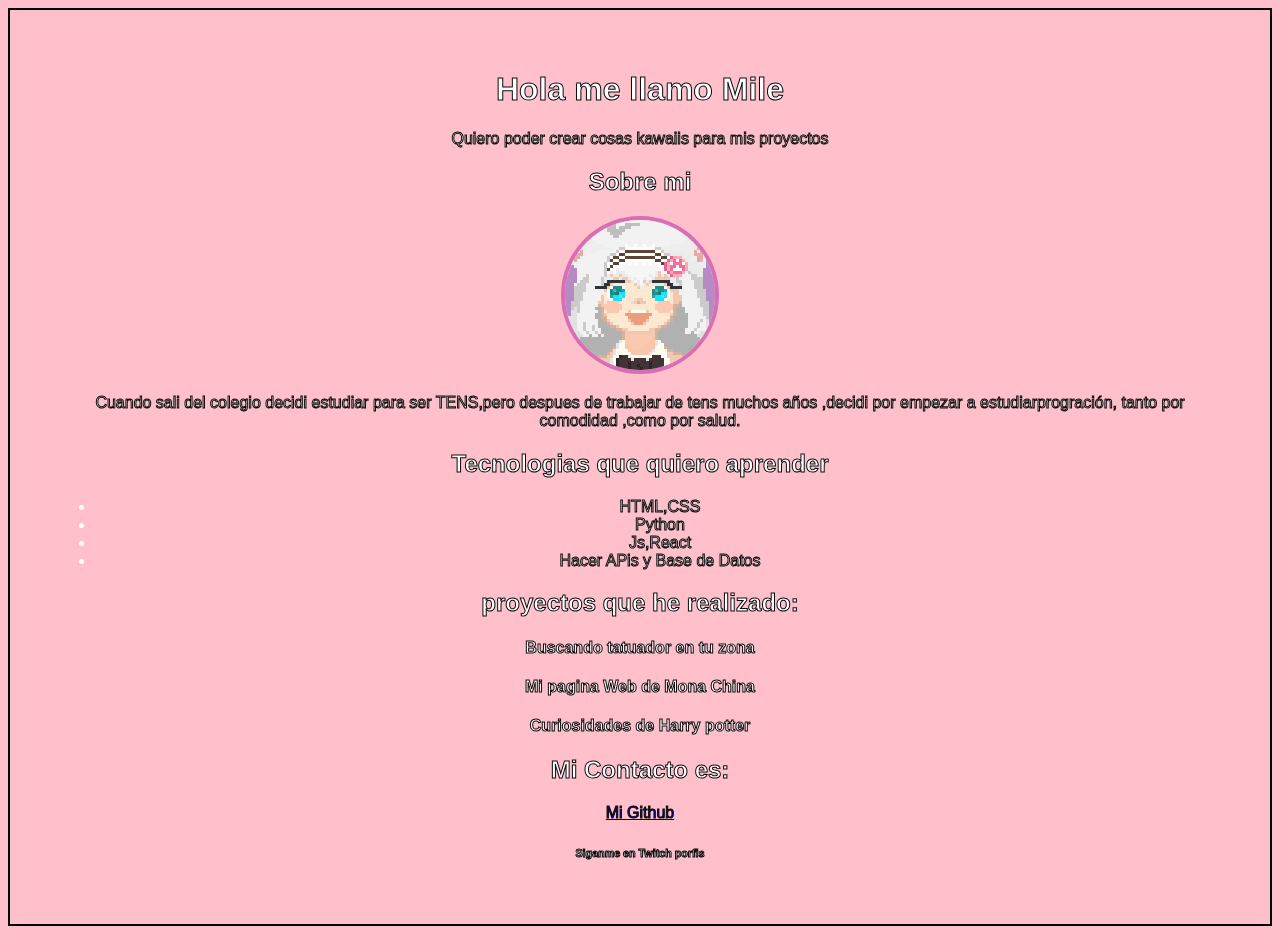
==== index.html @ 2ababa96 "cambios" ====
<!DOCTYPE html>
<html lang="en">

<head>
    <meta charset="UTF-8">
    <meta name="viewport" content="width=device-width, initial-scale=1.0">
    <link rel="stylesheet" href="style.css">
    <title>Sobre Mi</title>
</head>

<body class="margen-general">
    <div>
        <h1>Hola me llamo Mile</h1>
        <p>Quiero poder crear cosas kawaiis para mis proyectos</p>
        <h2>Sobre mi</h2>
        <div><img class="logo" src="./imagen/mile.png" alt="Logo Mile" width="150"></div>
        <p>Cuando sali del colegio decidi estudiar para ser TENS,pero despues de trabajar de tens muchos años ,decidi
            por empezar a estudiarprogración, tanto por comodidad ,como por salud.</p>
        <h2>Tecnologias que quiero aprender</h2>
        <ul>
            <li>HTML,CSS</li>
            <li>Python</li>
            <li>Js,React</li>
            <li>Hacer APis y Base de Datos</li>
        </ul>
        <h2>proyectos que he realizado: </h2>
        <div>
            <div>
                <h4>Buscando tatuador en tu zona</h4>
                <h4>Mi pagina Web de Mona China</h4>
                <h4>Curiosidades de Harry potter</h4>
            </div>
        </div>
        <h2>Mi Contacto es:</h2>
        <a href="https://github.com/milena-chan?tab=overview&from=2026-08-01&to=2026-08-19">Mi Github</a>
        <footer>
            <h6>Siganme en Twitch porfis</h6>
        </footer>
    </div>
</body>

</html>
---- style.css ----
.margen-general {
padding-top: 40px;
padding-bottom: 40px;
padding-left: 45px;
padding-right: 45px;
background-color: pink;
}

.logo {
    width: 150px;
    height: 150px;
    border-radius: 50%;
    border: 4px solid rgb(216, 110, 179);
}

body {
    color: rgb(255, 255, 255);
    border: 2px solid black;
    -webkit-text-stroke: 1px rgb(13, 13, 13);
    font-family: Arial, sans-serif;
    text-align: center;
}
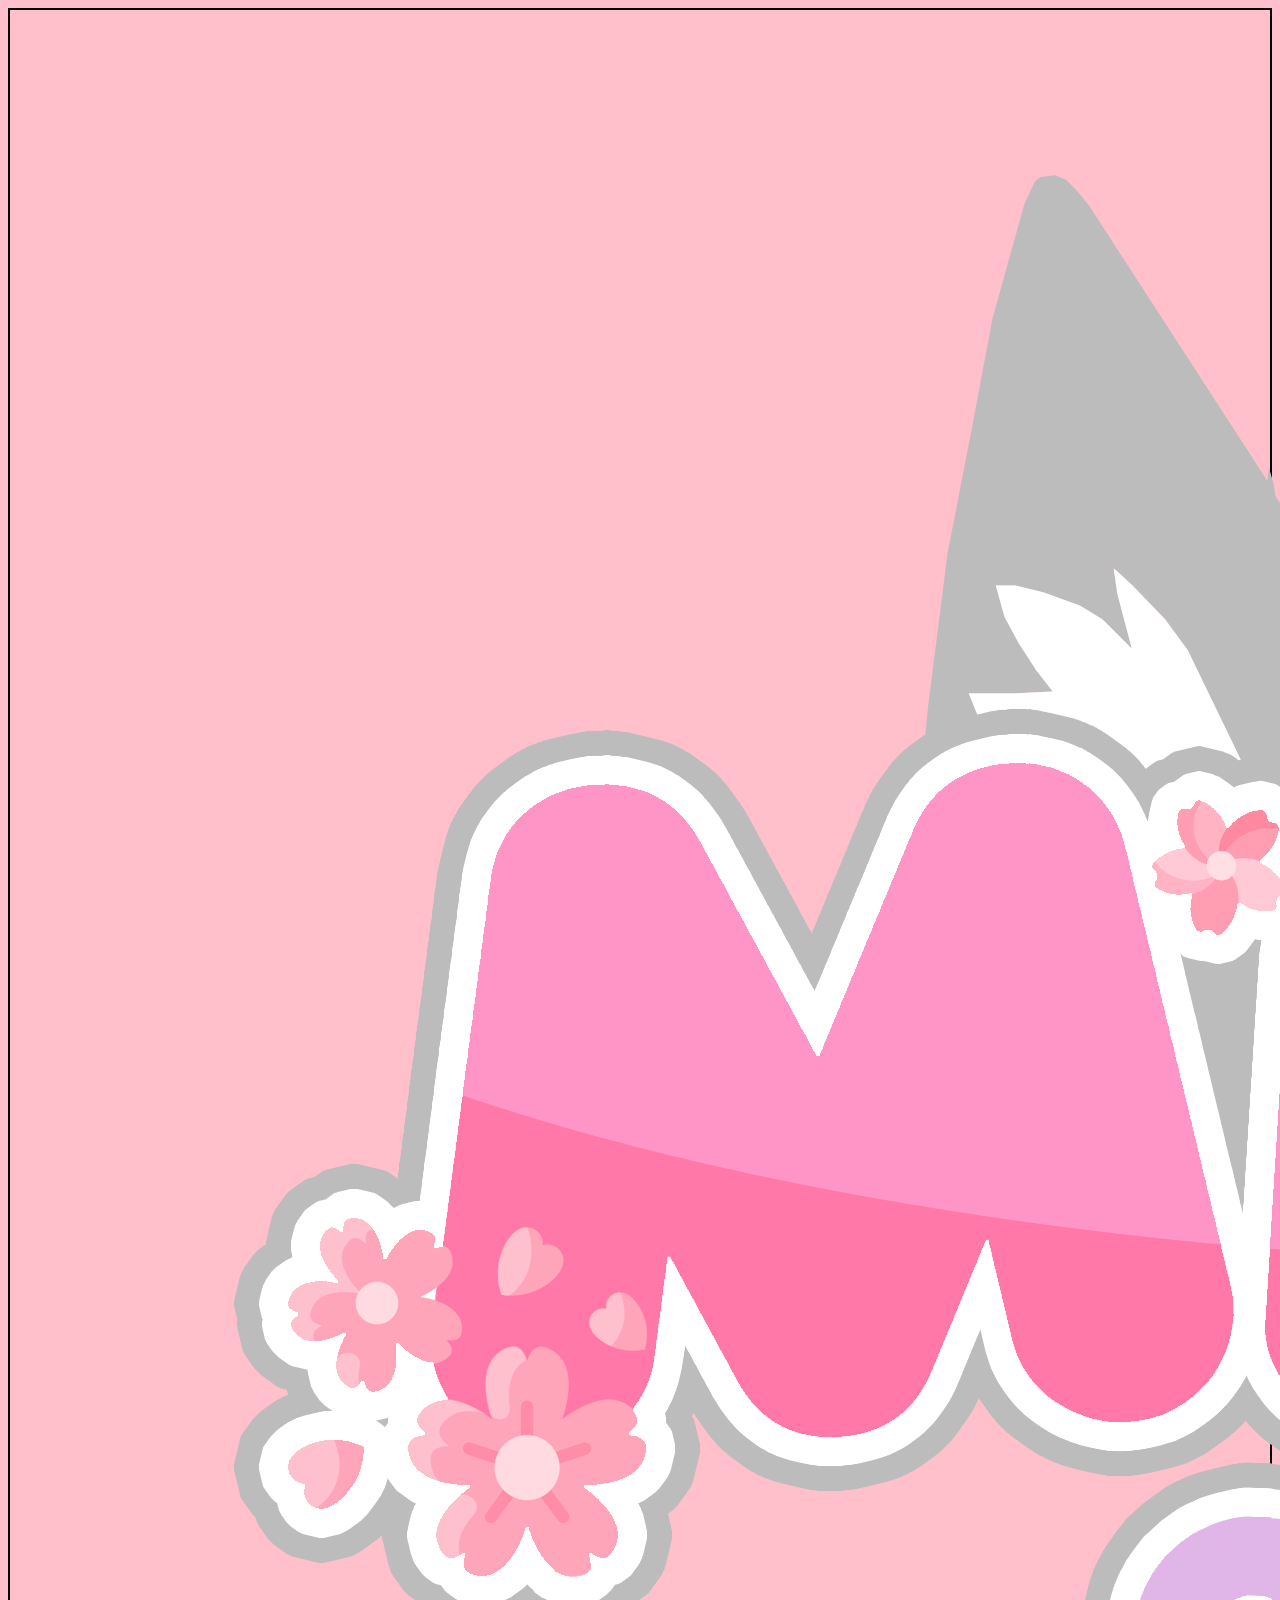
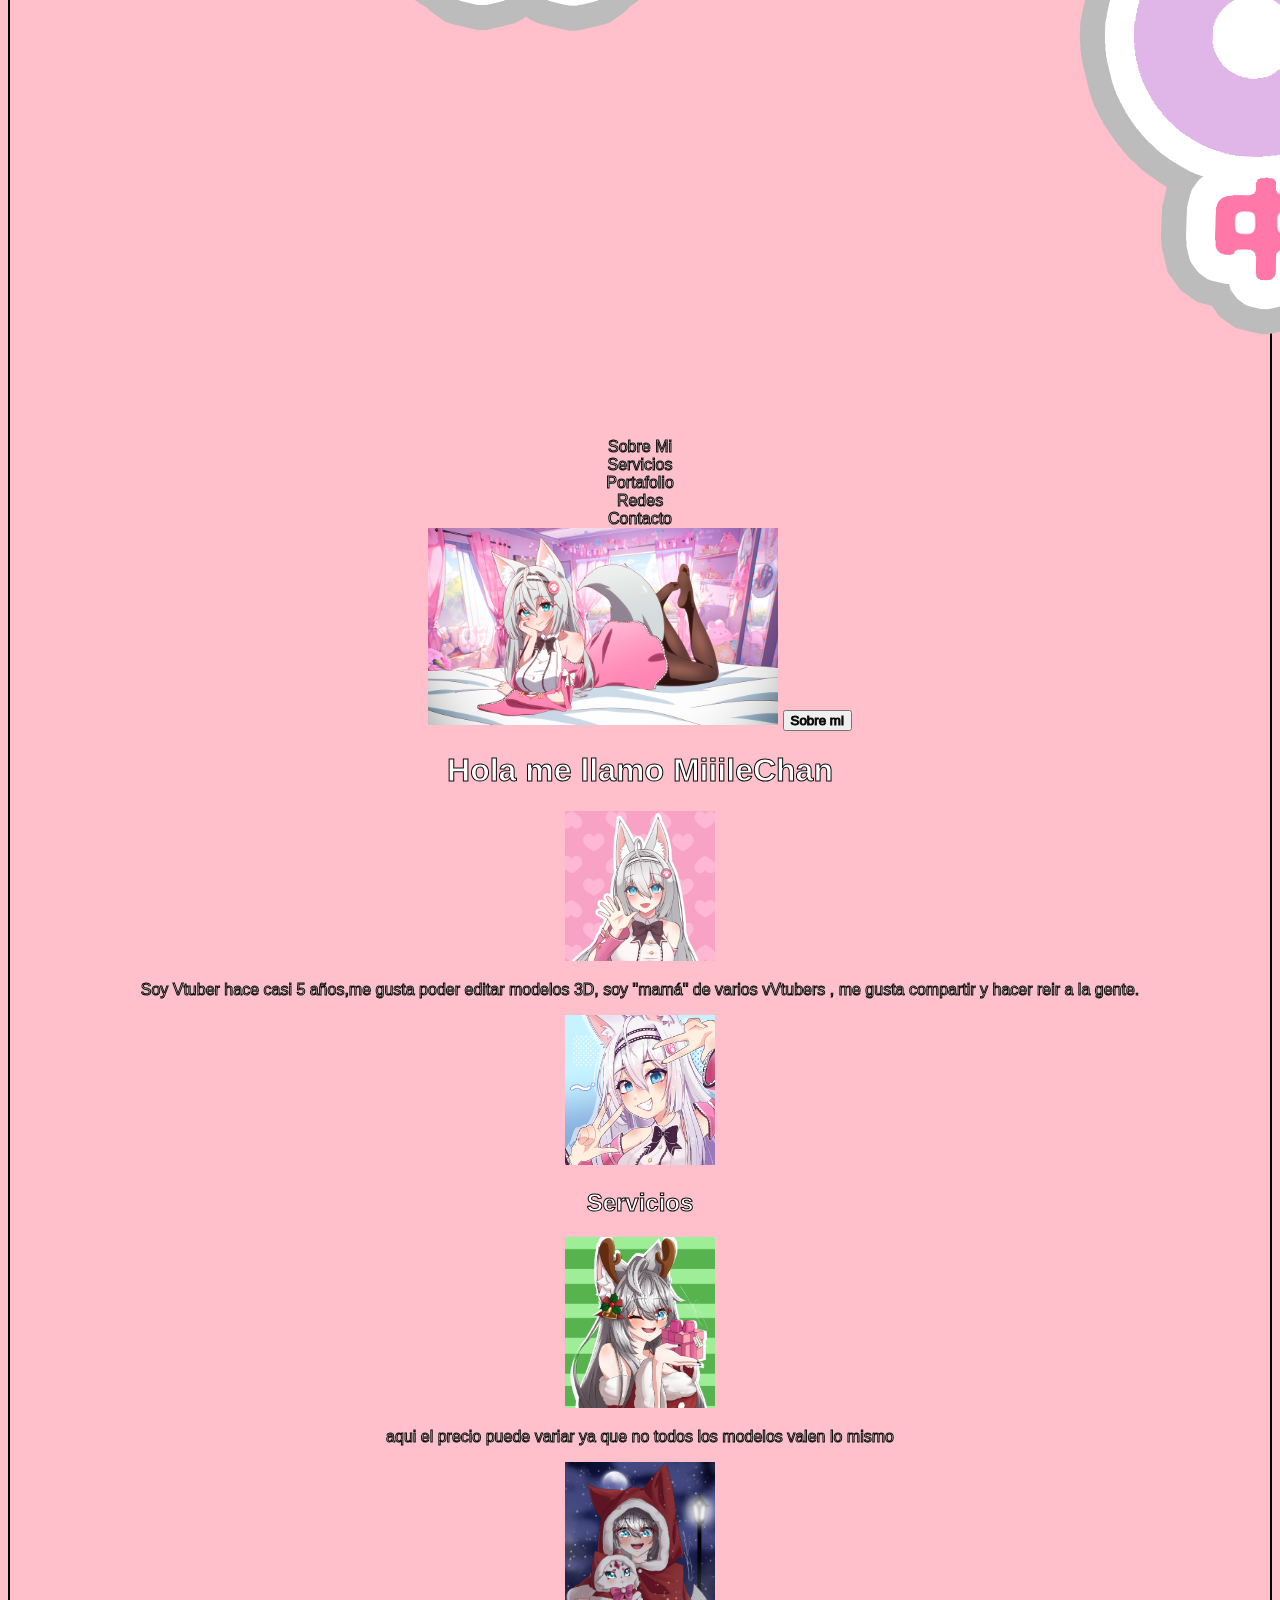
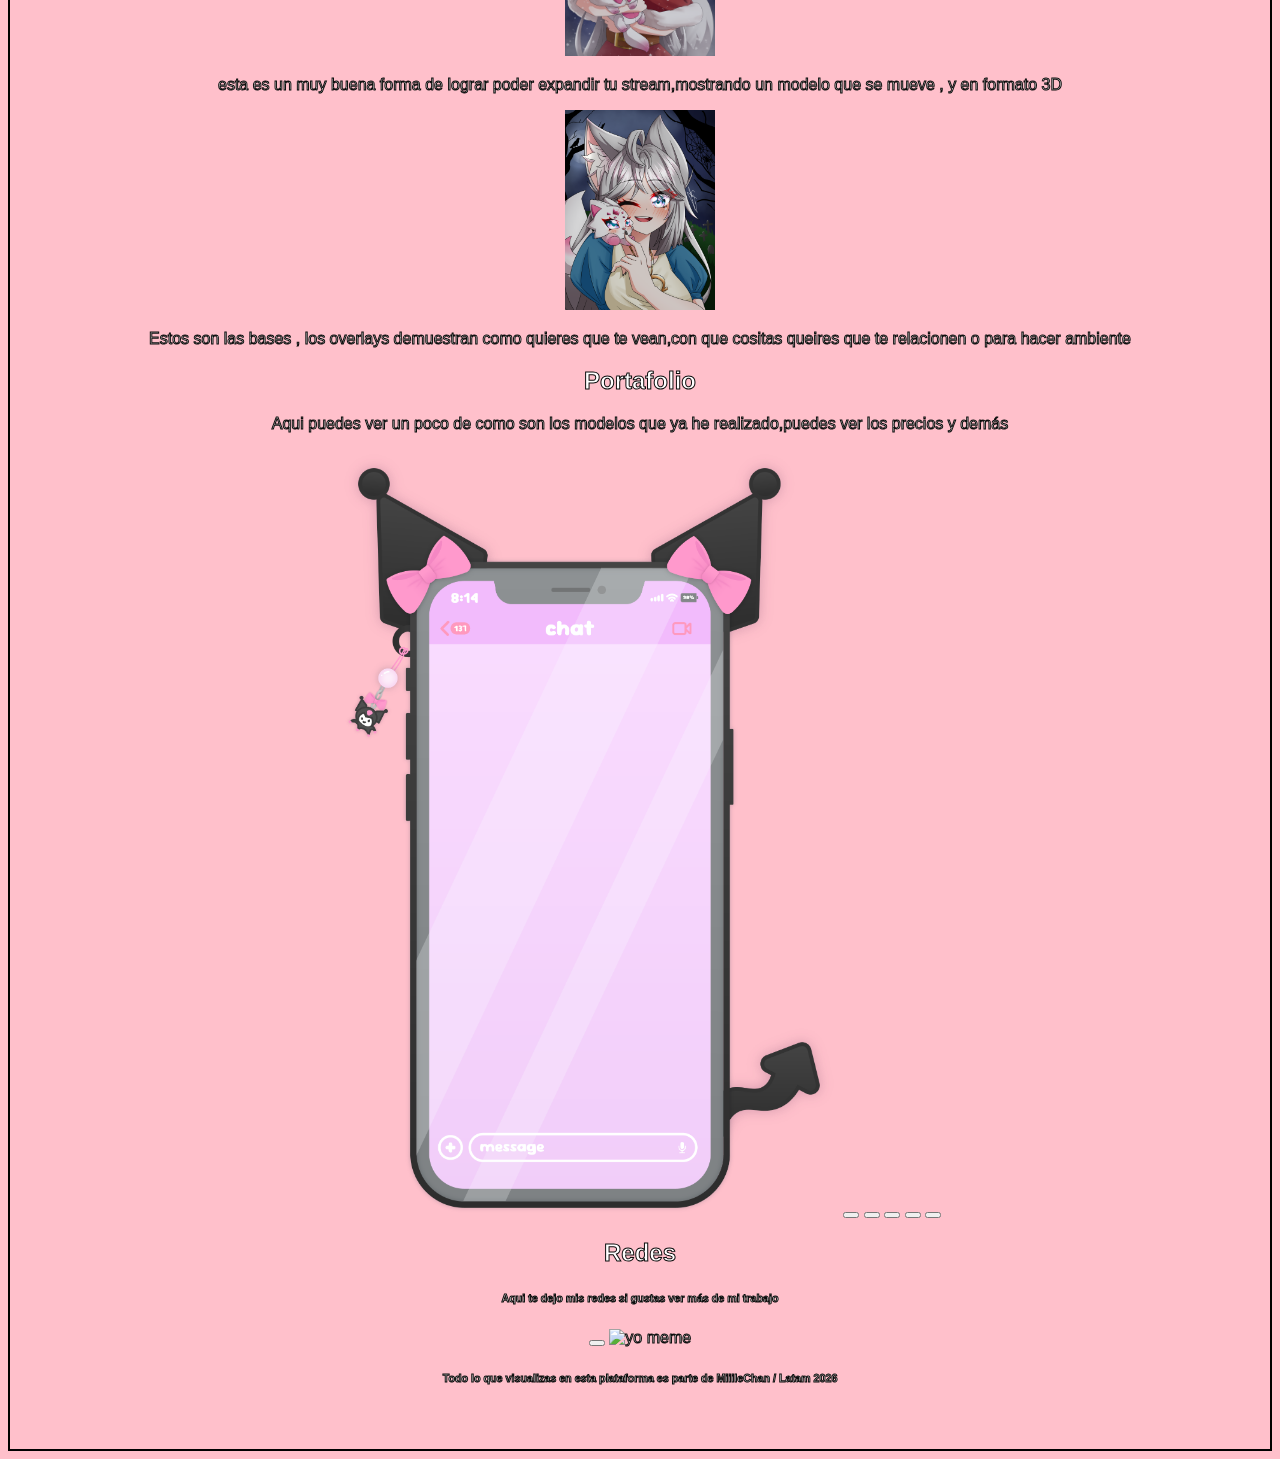
==== commit aa0d813a: "style : en estos momentos ya logré avanzar gran parte de el esqueleto de la pagina , le sume imagene" ====
--- a/index.html
+++ b/index.html
@@ -10,31 +10,68 @@
 
 <body class="margen-general">
     <div>
-        <h1>Hola me llamo Mile</h1>
-        <p>Quiero poder crear cosas kawaiis para mis proyectos</p>
-        <h2>Sobre mi</h2>
-        <div><img class="logo" src="./imagen/mile.png" alt="Logo Mile" width="150"></div>
-        <p>Cuando sali del colegio decidi estudiar para ser TENS,pero despues de trabajar de tens muchos años ,decidi
-            por empezar a estudiarprogración, tanto por comodidad ,como por salud.</p>
-        <h2>Tecnologias que quiero aprender</h2>
-        <ul>
-            <li>HTML,CSS</li>
-            <li>Python</li>
-            <li>Js,React</li>
-            <li>Hacer APis y Base de Datos</li>
-        </ul>
-        <h2>proyectos que he realizado: </h2>
         <div>
+            <div> <img src="./imagen/PNG.png" alt="logo"></div>
+            <div> Sobre Mi</div>
+            <div>Servicios</div>
+            <div> Portafolio</div>
+            <div> Redes</div>
+            <div>Contacto</div>
+        </div>
+        <img src="./imagen/mile.mimida.png" alt="mile acostada" width="350">
+
+        <button> Sobre mi </button>
+        <div>
+            <h1>Hola me llamo MiiileChan</h1>
+            <img src="././imagen/mile.saludando.jpg" alt="otra mile" width="150">
+            <p>Soy Vtuber hace casi 5 años,me gusta poder editar modelos 3D, soy "mamá" de varios vVtubers , me gusta
+                compartir y hacer reir a la gente.</p>
+            <img src="././imagen/mile.pf.png" alt="mile saludadndo" width="150">
+        </div>
+        <div>
+            <H2>Servicios</H2>
+
             <div>
-                <h4>Buscando tatuador en tu zona</h4>
-                <h4>Mi pagina Web de Mona China</h4>
-                <h4>Curiosidades de Harry potter</h4>
+                <div>
+                    <img src="././imagen/Miiile 10.png" alt="Avatares para Vrchat" width="150">
+                    <p>aqui el precio puede variar ya que no todos los modelos valen lo mismo</p>
+                </div>
+                <div>
+                    <img src="././imagen/Miiile 11.png" alt="Vrm para streams" width="150">
+                    <p>esta es un muy buena forma de lograr poder expandir tu stream,mostrando un modelo que se mueve ,
+                        y en formato 3D</p>
+                </div>
+                <div>
+                    <img src="././imagen/Miiile 12.png" alt="Overlays" width="150">
+                    <p>Estos son las bases , los overlays demuestran como quieres que te vean,con que cositas queires
+                        que te relacionen o para hacer ambiente</p>
+                </div>
+            </div>
+            <div>
+                <div>
+                    <h2>Portafolio</h2>
+                    <p>Aqui puedes ver un poco de como son los modelos que ya he realizado,puedes ver los precios y demás</p>
+                </div>
+            </div>
+            <div>
+                <div>
+                    <img src="./imagen/kuromi.png" alt="celular" width="500">
+                    <button></button>
+                    <button></button>
+                    <button></button>
+                    <button></button>
+                    <button></button>
+                </div>
+                <h2> Redes </h2>
+                 <h6>Aqui te dejo mis redes si gustas ver más de mi trabajo</h6>
             </div>
         </div>
-        <h2>Mi Contacto es:</h2>
-        <a href="https://github.com/milena-chan?tab=overview&from=2026-08-01&to=2026-08-19">Mi Github</a>
         <footer>
-            <h6>Siganme en Twitch porfis</h6>
+            <div>
+                <button></button>
+                <img src="" alt="yo meme">
+            </div>
+            <h6>Todo lo que visualizas en esta plataforma es parte de MiiileChan / Latam 2026 </h6>
         </footer>
     </div>
 </body>
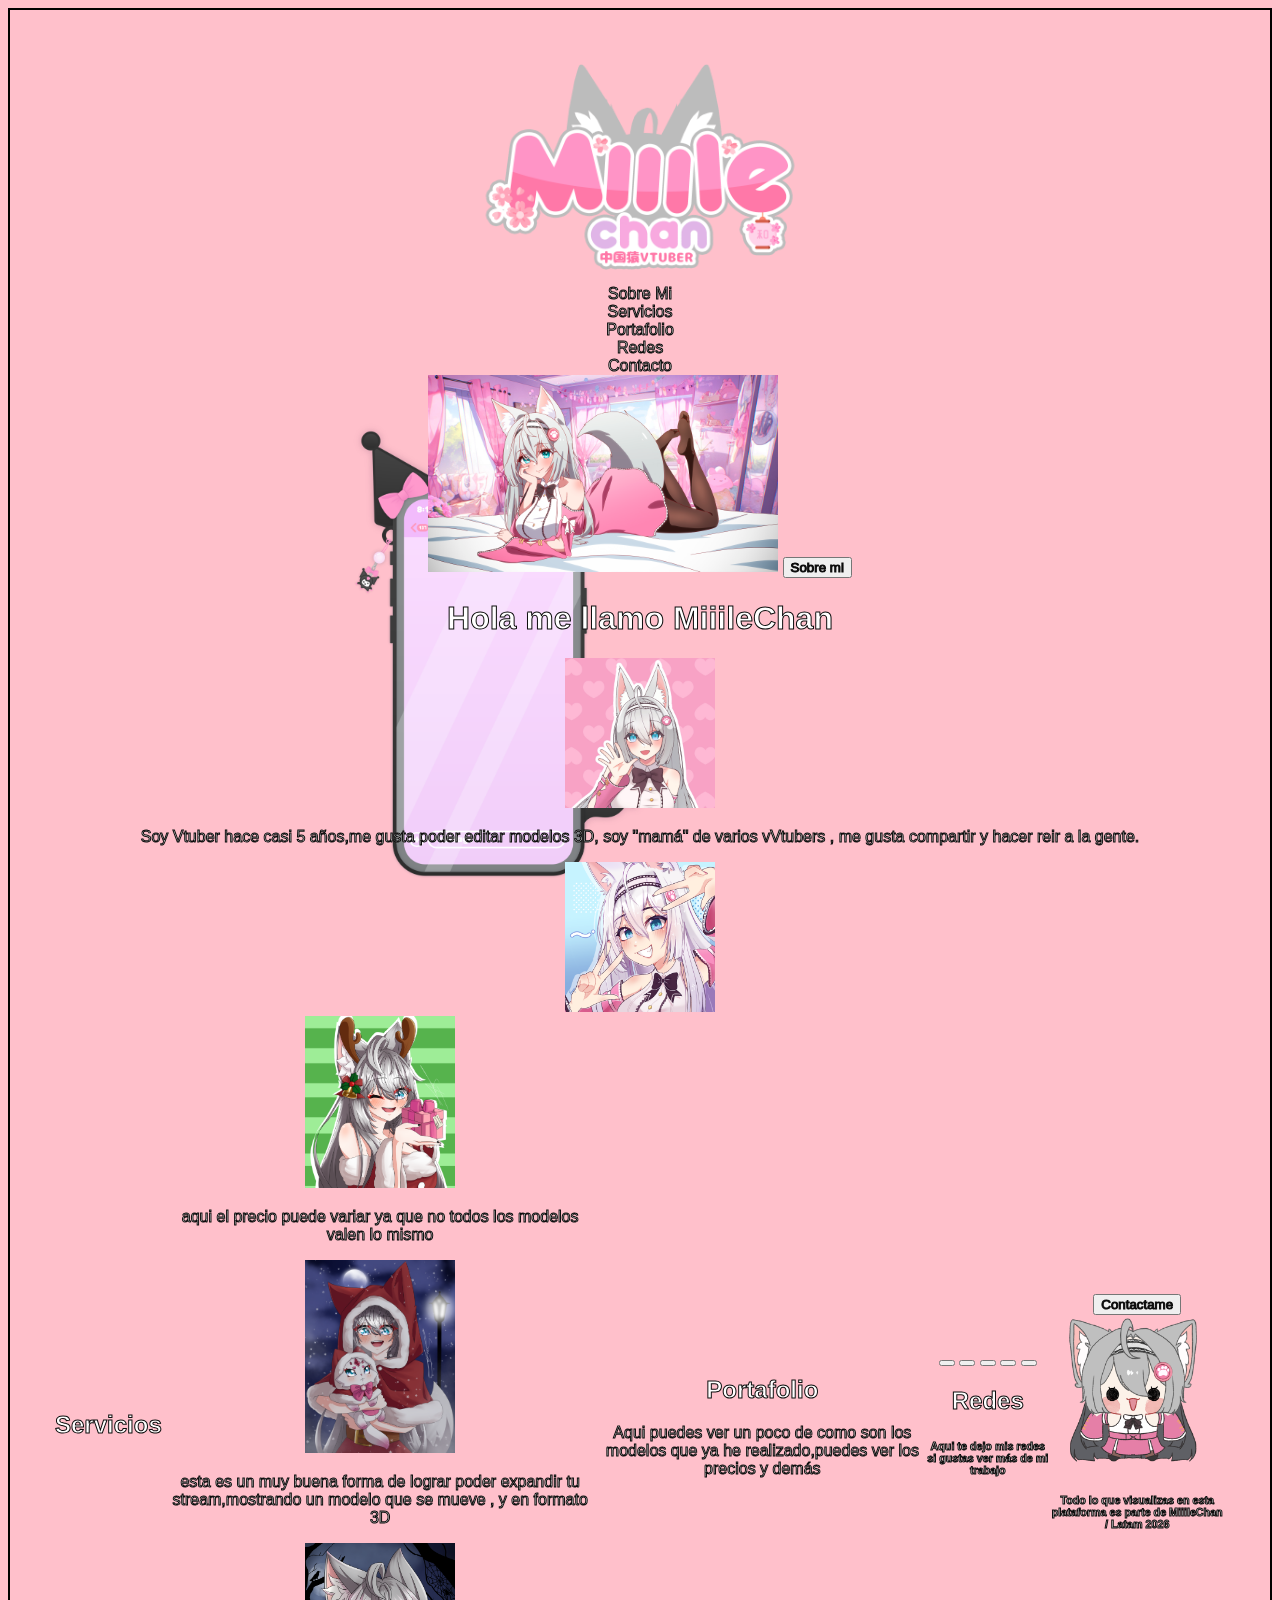
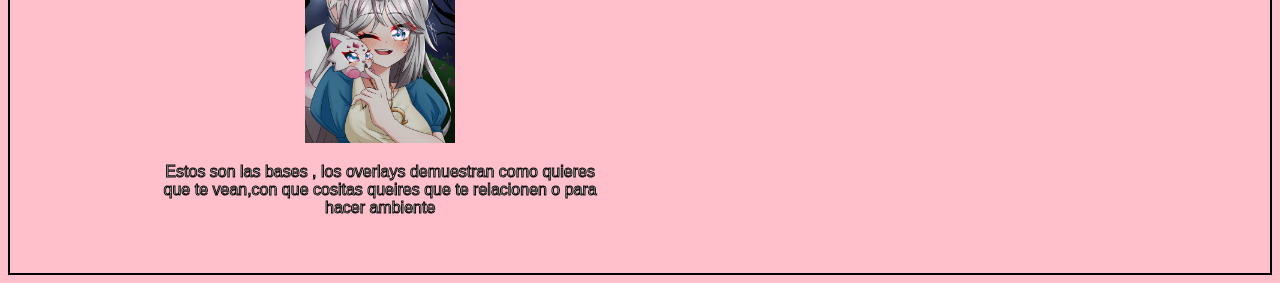
==== commit 1a28e310: "style: acomodo lo mas que puedo para que la estructura que quiero quede bien y acorde a lo ya realiz" ====
--- a/index.html
+++ b/index.html
@@ -10,8 +10,8 @@
 
 <body class="margen-general">
     <div>
-        <div>
-            <div> <img src="./imagen/PNG.png" alt="logo"></div>
+        <div class="Navbar">
+            <div> <img src="./imagen/PNG.png" alt="logo" width="350"></div>
             <div> Sobre Mi</div>
             <div>Servicios</div>
             <div> Portafolio</div>
@@ -19,19 +19,17 @@
             <div>Contacto</div>
         </div>
         <img src="./imagen/mile.mimida.png" alt="mile acostada" width="350">
-
         <button> Sobre mi </button>
-        <div>
+        <div class="container-sobre-mi">
             <h1>Hola me llamo MiiileChan</h1>
             <img src="././imagen/mile.saludando.jpg" alt="otra mile" width="150">
             <p>Soy Vtuber hace casi 5 años,me gusta poder editar modelos 3D, soy "mamá" de varios vVtubers , me gusta
                 compartir y hacer reir a la gente.</p>
             <img src="././imagen/mile.pf.png" alt="mile saludadndo" width="150">
         </div>
-        <div>
+        <div class="container-servicios">
             <H2>Servicios</H2>
-
-            <div>
+            <div class="lista-servicios">
                 <div>
                     <img src="././imagen/Miiile 10.png" alt="Avatares para Vrchat" width="150">
                     <p>aqui el precio puede variar ya que no todos los modelos valen lo mismo</p>
@@ -47,33 +45,33 @@
                         que te relacionen o para hacer ambiente</p>
                 </div>
             </div>
-            <div>
-                <div>
+            <div class="container-portafolio">
+                <div class="info-portafolio">
                     <h2>Portafolio</h2>
-                    <p>Aqui puedes ver un poco de como son los modelos que ya he realizado,puedes ver los precios y demás</p>
+                    <p>Aqui puedes ver un poco de como son los modelos que ya he realizado,puedes ver los precios y
+                        demás</p>
                 </div>
             </div>
-            <div>
-                <div>
-                    <img src="./imagen/kuromi.png" alt="celular" width="500">
+            <div class="container-redes">
+                <div class="info-redes">
+                    <img class="celu" src="./imagen/kuromi.png" alt="celular" width="300">
                     <button></button>
                     <button></button>
                     <button></button>
                     <button></button>
                     <button></button>
                 </div>
-                <h2> Redes </h2>
-                 <h6>Aqui te dejo mis redes si gustas ver más de mi trabajo</h6>
+                <div class="titulo-redes">
+                    <h2> Redes </h2>
+                    <h6>Aqui te dejo mis redes si gustas ver más de mi trabajo</h6>
+                </div>
             </div>
+            <footer>
+                <div>
+                    <button> Contactame</button>
+                    <img src="././imagen/mile.meme.png" alt="yo meme" width="150">
+                </div>
+                <h6>Todo lo que visualizas en esta plataforma es parte de MiiileChan / Latam 2026 </h6>
+            </footer>
         </div>
-        <footer>
-            <div>
-                <button></button>
-                <img src="" alt="yo meme">
-            </div>
-            <h6>Todo lo que visualizas en esta plataforma es parte de MiiileChan / Latam 2026 </h6>
-        </footer>
-    </div>
 </body>
-
-</html>
--- a/style.css
+++ b/style.css
@@ -19,4 +19,21 @@
     -webkit-text-stroke: 1px rgb(13, 13, 13);
     font-family: Arial, sans-serif;
     text-align: center;
+}
+
+.celu{
+    z-index: -1;
+    position:absolute;
+    left: 350px;
+    bottom: 20px;
+
+
+}
+
+.container-servicios{
+    display: flex;
+    align-items: center;
+    flex-wrap: nowrap;
+    justify-content: space-around;
+    
 }
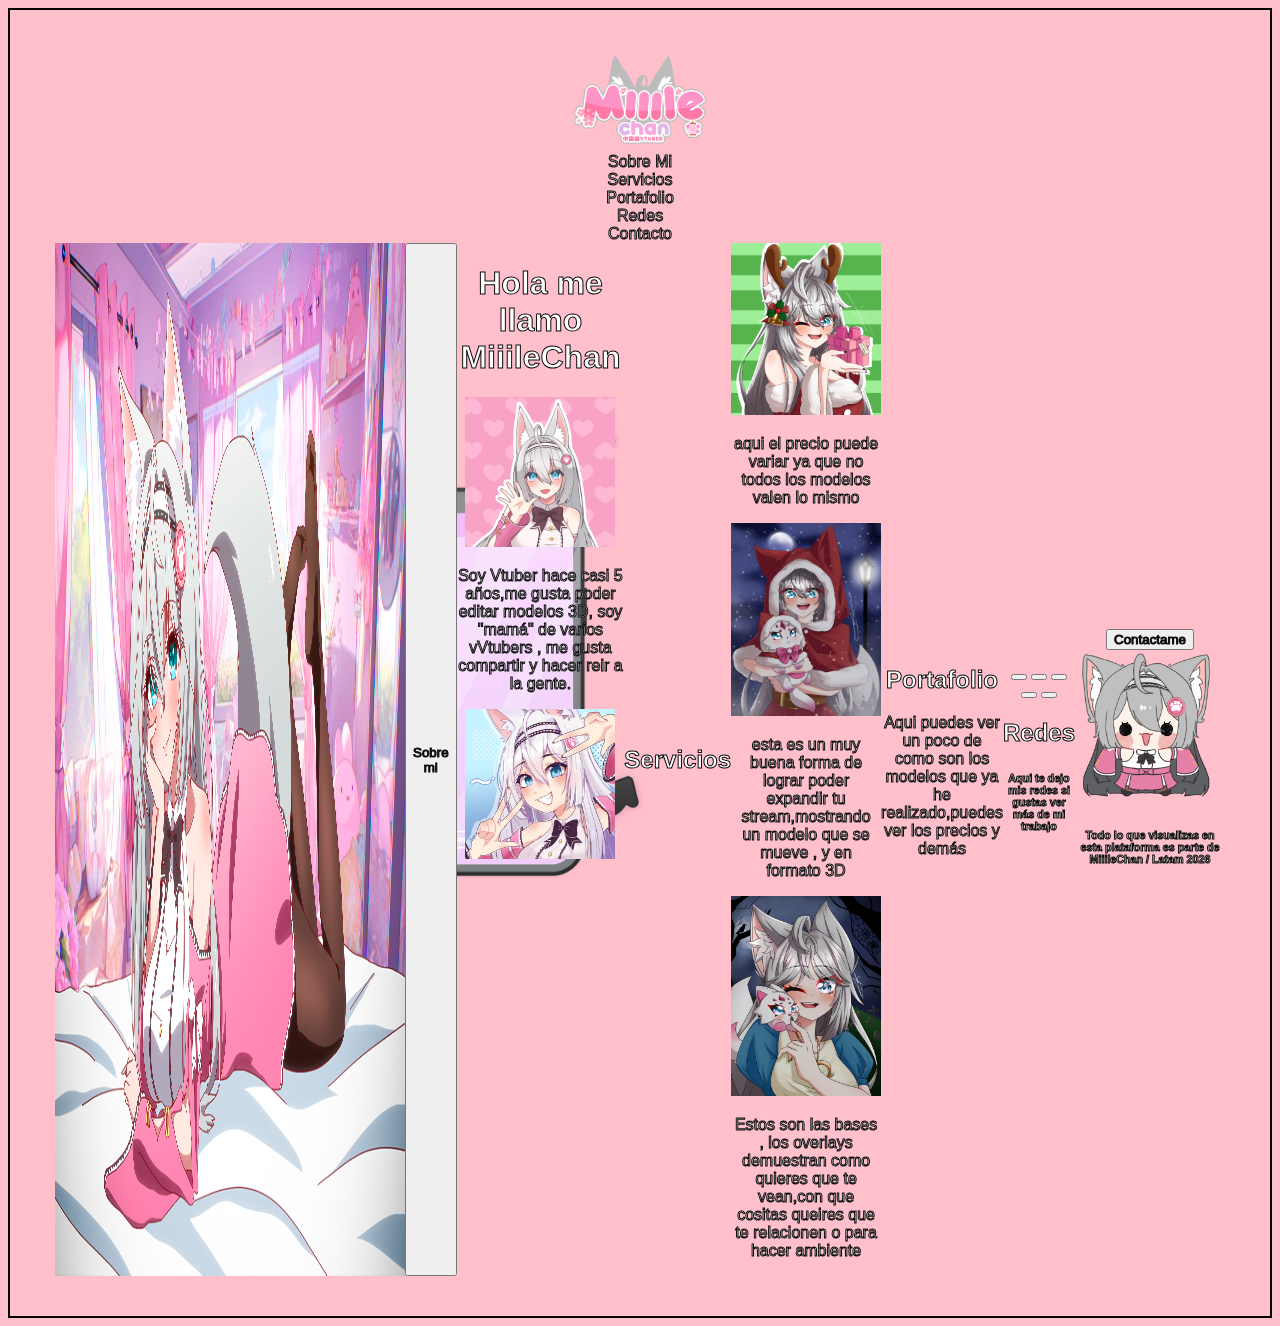
==== commit eb5393c0: "style: se avanzan cambios" ====
--- a/index.html
+++ b/index.html
@@ -11,67 +11,71 @@
 <body class="margen-general">
     <div>
         <div class="Navbar">
-            <div> <img src="./imagen/PNG.png" alt="logo" width="350"></div>
+            <div> <img src="./imagen/PNG.png" alt="logo" width="150"></div>
             <div> Sobre Mi</div>
             <div>Servicios</div>
             <div> Portafolio</div>
             <div> Redes</div>
             <div>Contacto</div>
         </div>
-        <img src="./imagen/mile.mimida.png" alt="mile acostada" width="350">
-        <button> Sobre mi </button>
-        <div class="container-sobre-mi">
-            <h1>Hola me llamo MiiileChan</h1>
-            <img src="././imagen/mile.saludando.jpg" alt="otra mile" width="150">
-            <p>Soy Vtuber hace casi 5 años,me gusta poder editar modelos 3D, soy "mamá" de varios vVtubers , me gusta
-                compartir y hacer reir a la gente.</p>
-            <img src="././imagen/mile.pf.png" alt="mile saludadndo" width="150">
-        </div>
-        <div class="container-servicios">
-            <H2>Servicios</H2>
-            <div class="lista-servicios">
-                <div>
-                    <img src="././imagen/Miiile 10.png" alt="Avatares para Vrchat" width="150">
-                    <p>aqui el precio puede variar ya que no todos los modelos valen lo mismo</p>
+        <div class="intro">
+            <img src="./imagen/mile.mimida.png" alt="mile acostada" width="350">
+            <button> Sobre mi </button>
+            <div class="container-sobre-mi">
+                <h1>Hola me llamo MiiileChan</h1>
+                <img src="././imagen/mile.saludando.jpg" alt="otra mile" width="150">
+                <p>Soy Vtuber hace casi 5 años,me gusta poder editar modelos 3D, soy "mamá" de varios vVtubers , me
+                    gusta
+                    compartir y hacer reir a la gente.</p>
+                <img src="././imagen/mile.pf.png" alt="mile saludadndo" width="150">
+            </div>
+            <div class="container-servicios">
+                <H2>Servicios</H2>
+                <div class="lista-servicios">
+                    <div>
+                        <img src="././imagen/Miiile 10.png" alt="Avatares para Vrchat" width="150">
+                        <p>aqui el precio puede variar ya que no todos los modelos valen lo mismo</p>
+                    </div>
+                    <div>
+                        <img src="././imagen/Miiile 11.png" alt="Vrm para streams" width="150">
+                        <p>esta es un muy buena forma de lograr poder expandir tu stream,mostrando un modelo que se
+                            mueve ,
+                            y en formato 3D</p>
+                    </div>
+                    <div>
+                        <img src="././imagen/Miiile 12.png" alt="Overlays" width="150">
+                        <p>Estos son las bases , los overlays demuestran como quieres que te vean,con que cositas
+                            queires
+                            que te relacionen o para hacer ambiente</p>
+                    </div>
                 </div>
-                <div>
-                    <img src="././imagen/Miiile 11.png" alt="Vrm para streams" width="150">
-                    <p>esta es un muy buena forma de lograr poder expandir tu stream,mostrando un modelo que se mueve ,
-                        y en formato 3D</p>
+                <div class="container-portafolio">
+                    <div class="info-portafolio">
+                        <h2>Portafolio</h2>
+                        <p>Aqui puedes ver un poco de como son los modelos que ya he realizado,puedes ver los precios y
+                            demás</p>
+                    </div>
                 </div>
-                <div>
-                    <img src="././imagen/Miiile 12.png" alt="Overlays" width="150">
-                    <p>Estos son las bases , los overlays demuestran como quieres que te vean,con que cositas queires
-                        que te relacionen o para hacer ambiente</p>
+                <div class="container-redes">
+                    <div class="info-redes">
+                        <img class="celu" src="./imagen/kuromi.png" alt="celular" width="300">
+                        <button></button>
+                        <button></button>
+                        <button></button>
+                        <button></button>
+                        <button></button>
+                    </div>
+                    <div class="titulo-redes">
+                        <h2> Redes </h2>
+                        <h6>Aqui te dejo mis redes si gustas ver más de mi trabajo</h6>
+                    </div>
                 </div>
+                <footer>
+                    <div>
+                        <button> Contactame</button>
+                        <img src="././imagen/mile.meme.png" alt="yo meme" width="150">
+                    </div>
+                    <h6>Todo lo que visualizas en esta plataforma es parte de MiiileChan / Latam 2026 </h6>
+                </footer>
             </div>
-            <div class="container-portafolio">
-                <div class="info-portafolio">
-                    <h2>Portafolio</h2>
-                    <p>Aqui puedes ver un poco de como son los modelos que ya he realizado,puedes ver los precios y
-                        demás</p>
-                </div>
-            </div>
-            <div class="container-redes">
-                <div class="info-redes">
-                    <img class="celu" src="./imagen/kuromi.png" alt="celular" width="300">
-                    <button></button>
-                    <button></button>
-                    <button></button>
-                    <button></button>
-                    <button></button>
-                </div>
-                <div class="titulo-redes">
-                    <h2> Redes </h2>
-                    <h6>Aqui te dejo mis redes si gustas ver más de mi trabajo</h6>
-                </div>
-            </div>
-            <footer>
-                <div>
-                    <button> Contactame</button>
-                    <img src="././imagen/mile.meme.png" alt="yo meme" width="150">
-                </div>
-                <h6>Todo lo que visualizas en esta plataforma es parte de MiiileChan / Latam 2026 </h6>
-            </footer>
-        </div>
-</body>
+</body>
--- a/style.css
+++ b/style.css
@@ -5,7 +5,13 @@
 padding-right: 45px;
 background-color: pink;
 }
-
+body {
+    color: rgb(255, 255, 255);
+    border: 2px solid black;
+    -webkit-text-stroke: 1px rgb(13, 13, 13);
+    font-family: Arial, sans-serif;
+    text-align: center;
+}
 .logo {
     width: 150px;
     height: 150px;
@@ -13,14 +19,11 @@
     border: 4px solid rgb(216, 110, 179);
 }
 
-body {
-    color: rgb(255, 255, 255);
-    border: 2px solid black;
-    -webkit-text-stroke: 1px rgb(13, 13, 13);
-    font-family: Arial, sans-serif;
-    text-align: center;
+
+.intro{
+    display: flex;
+    justify-content: space-around;
 }
-
 .celu{
     z-index: -1;
     position:absolute;
@@ -33,7 +36,7 @@
 .container-servicios{
     display: flex;
     align-items: center;
-    flex-wrap: nowrap;
     justify-content: space-around;
     
-}+}
+
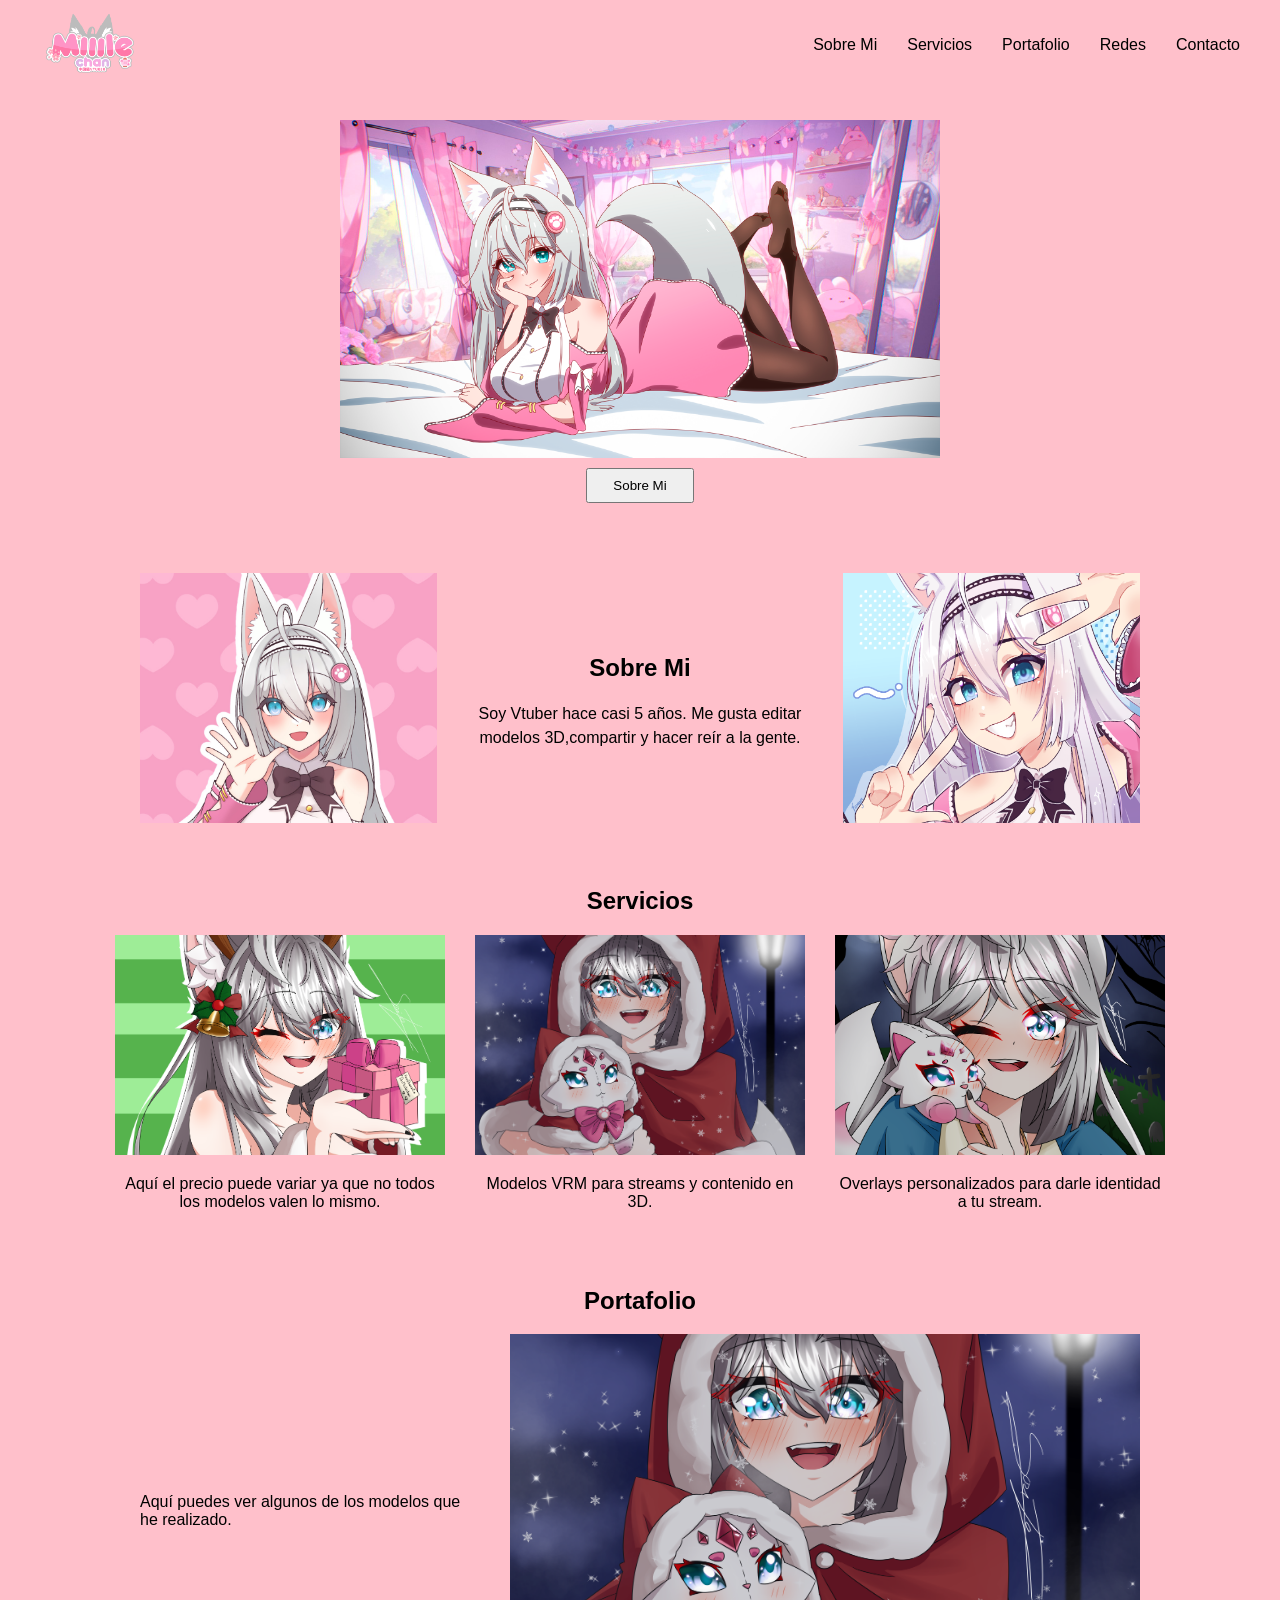
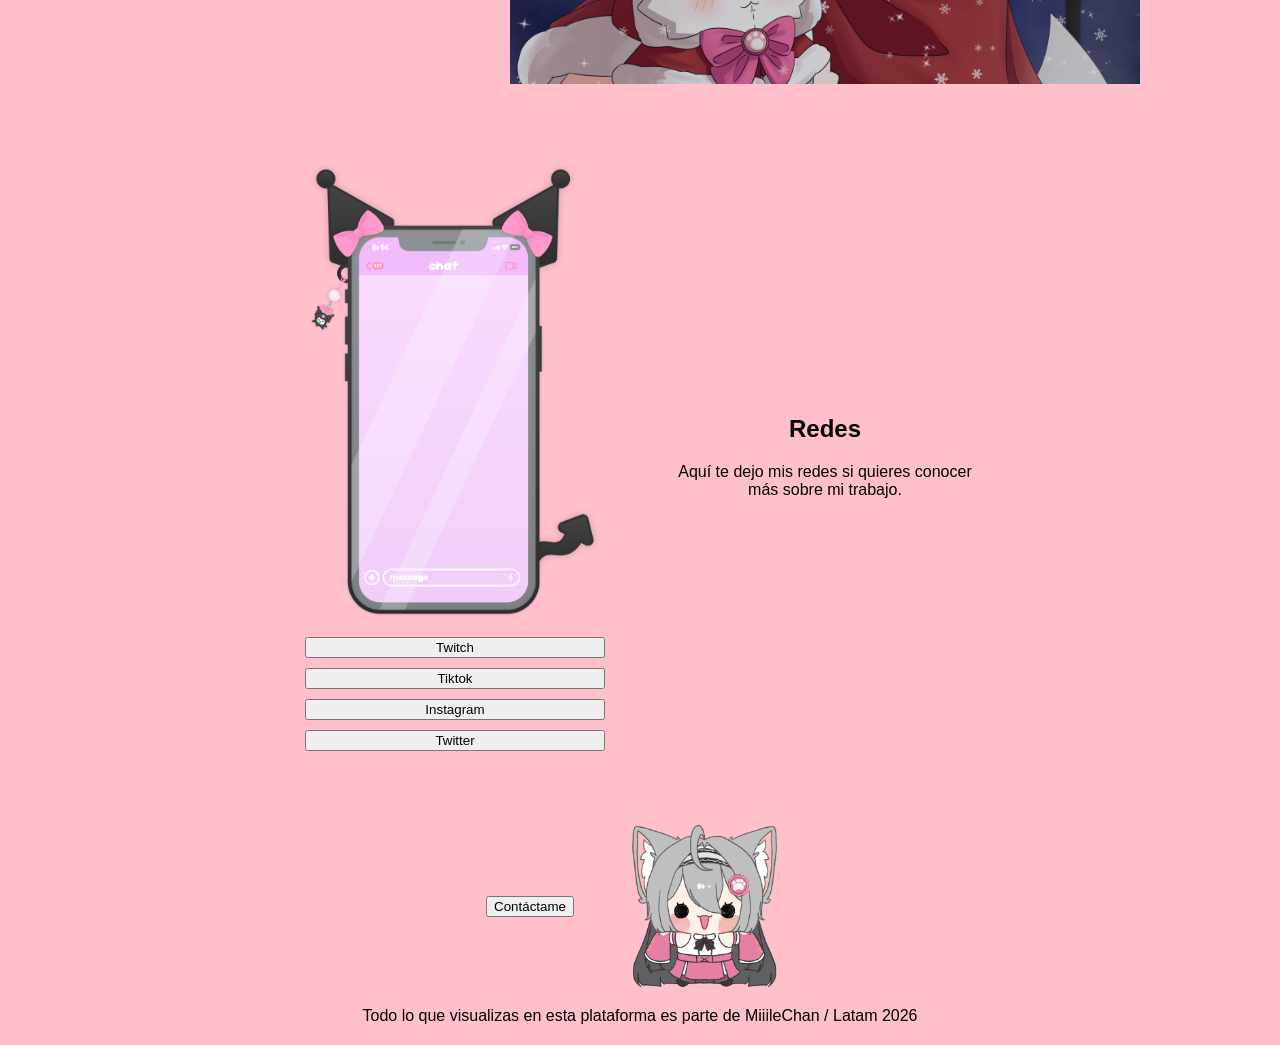
==== commit ca3b1ac8: "style: se hacen cambios en la estructura y el css, para que pudiera verse m[as organizado" ====
--- a/index.html
+++ b/index.html
@@ -8,74 +8,90 @@
     <title>Sobre Mi</title>
 </head>
 
-<body class="margen-general">
-    <div>
-        <div class="Navbar">
-            <div> <img src="./imagen/PNG.png" alt="logo" width="150"></div>
-            <div> Sobre Mi</div>
-            <div>Servicios</div>
-            <div> Portafolio</div>
-            <div> Redes</div>
-            <div>Contacto</div>
+<body>
+
+    <div class="Navbar">
+        <div class="logo">
+            <img class="logo-mile" src="./imagen/PNG.png" alt="logo mile">
         </div>
-        <div class="intro">
-            <img src="./imagen/mile.mimida.png" alt="mile acostada" width="350">
-            <button> Sobre mi </button>
-            <div class="container-sobre-mi">
-                <h1>Hola me llamo MiiileChan</h1>
-                <img src="././imagen/mile.saludando.jpg" alt="otra mile" width="150">
-                <p>Soy Vtuber hace casi 5 años,me gusta poder editar modelos 3D, soy "mamá" de varios vVtubers , me
-                    gusta
-                    compartir y hacer reir a la gente.</p>
-                <img src="././imagen/mile.pf.png" alt="mile saludadndo" width="150">
+        <ul class="navbar-links">
+            <li><a href="#sobre-mi">Sobre Mi</a></li>
+            <li><a href="#servicios">Servicios</a></li>
+            <li><a href="#portafolio">Portafolio</a></li>
+            <li><a href="#redes">Redes</a></li>
+            <li><a href="#contacto">Contacto</a></li>
+        </ul>
+
+    </div>
+    <section class="portada">
+        <img src="./imagen/mile.mimida.png" alt="mile acostada" class="imagen-portada">
+        <a href="#sobre-mi"><button>Sobre Mi</button></a>
+    </section>
+    <section class="sobre-mi" id="sobre-mi">
+        <div class="sobre-imagen">
+            <img src="./imagen/mile.saludando.jpg" alt="mile-saludando">
+        </div>
+        <div class="sobre-texto">
+            <h1>Sobre Mi</h1>
+            <p> Soy Vtuber hace casi 5 años. Me gusta editar modelos 3D,compartir y hacer reír a la gente. </p>
+        </div>
+        <div class="sobre-imagen">
+            <img src="./imagen/mile.pf.png" alt="mile-conejito">
+        </div>
+    </section>
+    <section class="servicios" id="servicios">
+        <h2>Servicios</h2>
+        <div class="lista-servicios">
+            <div class="servicio">
+                <img src="./imagen/Miiile 10.png"alt="miiilechan">
+                <p> Aquí el precio puede variar ya que no todos los modelos valen lo mismo.</p>
             </div>
-            <div class="container-servicios">
-                <H2>Servicios</H2>
-                <div class="lista-servicios">
-                    <div>
-                        <img src="././imagen/Miiile 10.png" alt="Avatares para Vrchat" width="150">
-                        <p>aqui el precio puede variar ya que no todos los modelos valen lo mismo</p>
-                    </div>
-                    <div>
-                        <img src="././imagen/Miiile 11.png" alt="Vrm para streams" width="150">
-                        <p>esta es un muy buena forma de lograr poder expandir tu stream,mostrando un modelo que se
-                            mueve ,
-                            y en formato 3D</p>
-                    </div>
-                    <div>
-                        <img src="././imagen/Miiile 12.png" alt="Overlays" width="150">
-                        <p>Estos son las bases , los overlays demuestran como quieres que te vean,con que cositas
-                            queires
-                            que te relacionen o para hacer ambiente</p>
-                    </div>
-                </div>
-                <div class="container-portafolio">
-                    <div class="info-portafolio">
-                        <h2>Portafolio</h2>
-                        <p>Aqui puedes ver un poco de como son los modelos que ya he realizado,puedes ver los precios y
-                            demás</p>
-                    </div>
-                </div>
-                <div class="container-redes">
-                    <div class="info-redes">
-                        <img class="celu" src="./imagen/kuromi.png" alt="celular" width="300">
-                        <button></button>
-                        <button></button>
-                        <button></button>
-                        <button></button>
-                        <button></button>
-                    </div>
-                    <div class="titulo-redes">
-                        <h2> Redes </h2>
-                        <h6>Aqui te dejo mis redes si gustas ver más de mi trabajo</h6>
-                    </div>
-                </div>
-                <footer>
-                    <div>
-                        <button> Contactame</button>
-                        <img src="././imagen/mile.meme.png" alt="yo meme" width="150">
-                    </div>
-                    <h6>Todo lo que visualizas en esta plataforma es parte de MiiileChan / Latam 2026 </h6>
-                </footer>
+            <div class="servicio">
+                <img src="./imagen/Miiile 11.png" alt="milechan">
+                <p> Modelos VRM para streams y contenido en 3D.</p>
             </div>
+            <div class="servicio">
+                <img src="./imagen/Miiile 12.png"alt="mile">
+                <p> Overlays personalizados para darle identidad a tu stream.</p>
+            </div> 
+        </div>
+    </section>
+    <section class="portafolio" id="portafolio">
+        <h2>Portafolio</h2>
+        <div class="portafolio-contenido">
+            <div class="portafolio-texto">
+                <p>Aquí puedes ver algunos de los modelos que he realizado.</p>
+            </div>
+            <div class="portafolio-imagen">
+                <img src="./imagen/Miiile 11.png" alt="Portafolio">
+            </div>
+        </div>
+    </section>
+
+    <section class="redes" id="redes">
+        <div class="celular">
+            <img src="./imagen/kuromi.png"
+                alt="celular">
+            <div class="botones-redes">
+                <button>Twitch</button>
+                <button>Tiktok</button>
+                <button>Instagram</button>
+                <button>Twitter</button>
+            </div>
+        </div>
+        <div class="redes-texto">
+            <h2>Redes</h2>
+            <p>Aquí te dejo mis redes si quieres conocer más sobre mi trabajo.</p>
+        </div>
+    </section>
+    <footer id="contacto">
+
+        <div class="contacto-contenido">
+            <div><button>Contáctame</button> </div>
+            <img src="./imagen/mile.meme.png" alt="mile  meme">
+        </div>
+        <p>Todo lo que visualizas en esta plataforma es parte de MiiileChan / Latam 2026</p>
+    </footer>
+
+
 </body>
--- a/style.css
+++ b/style.css
@@ -1,42 +1,401 @@
-.margen-general {
-padding-top: 40px;
-padding-bottom: 40px;
-padding-left: 45px;
-padding-right: 45px;
-background-color: pink;
-}
+* {
+    box-sizing: border-box;
+}
+
 body {
-    color: rgb(255, 255, 255);
-    border: 2px solid black;
-    -webkit-text-stroke: 1px rgb(13, 13, 13);
+    margin: 0;
+
+    background-color: pink;
+
     font-family: Arial, sans-serif;
-    text-align: center;
-}
-.logo {
-    width: 150px;
-    height: 150px;
-    border-radius: 50%;
-    border: 4px solid rgb(216, 110, 179);
-}
-
-
-.intro{
-    display: flex;
-    justify-content: space-around;
-}
-.celu{
-    z-index: -1;
-    position:absolute;
-    left: 350px;
-    bottom: 20px;
-
-
-}
-
-.container-servicios{
-    display: flex;
-    align-items: center;
-    justify-content: space-around;
-    
-}
-
+}
+
+
+.Navbar {
+
+    width: 100%;
+
+    display: flex;
+
+    align-items: center;
+
+    justify-content: space-between;
+
+    padding: 10px 40px;
+}
+
+
+.logo-mile {
+
+    width: 100px;
+
+}
+
+
+.navbar-links {
+
+    list-style: none;
+
+    display: flex;
+
+    gap: 30px;
+
+}
+
+
+.navbar-links a {
+
+    color: black;
+
+    text-decoration: none;
+
+}
+
+
+.portada {
+
+    display: flex;
+
+    flex-direction: column;
+
+    align-items: center;
+
+    gap: 10px;
+
+    padding: 30px;
+}
+
+
+.imagen-portada {
+
+    width: 600px;
+
+    max-width: 90%;
+
+    height: auto;
+
+}
+
+
+.portada button {
+
+    padding: 8px 25px;
+
+}
+
+
+.sobre-mi {
+
+    width: 90%;
+
+    max-width: 1000px;
+
+    margin: 40px auto;
+
+    display: flex;
+
+    align-items: center;
+
+    justify-content: space-between;
+
+    gap: 30px;
+
+}
+
+
+.sobre-imagen {
+
+    width: 30%;
+
+}
+
+
+.sobre-imagen img {
+
+    width: 100%;
+
+    height: 250px;
+
+    object-fit: cover;
+
+}
+
+
+.sobre-texto {
+
+    width: 35%;
+
+    text-align: center;
+
+}
+
+
+.sobre-texto p {
+
+    line-height: 1.5;
+
+}
+
+
+.servicios {
+
+    width: 90%;
+
+    max-width: 1100px;
+
+    margin: 60px auto;
+
+}
+
+
+.servicios h2 {
+
+    text-align: center;
+
+}
+
+
+.lista-servicios {
+
+    display: flex;
+
+    justify-content: center;
+
+    gap: 30px;
+
+}
+
+
+.servicio {
+
+    width: 30%;
+
+    text-align: center;
+
+}
+
+
+.servicio img {
+
+    width: 100%;
+
+    height: 220px;
+
+    object-fit: cover;
+
+}
+
+
+.portafolio {
+
+    width: 90%;
+
+    max-width: 1000px;
+
+    margin: 60px auto;
+
+}
+
+
+.portafolio h2 {
+
+    text-align: center;
+
+}
+
+
+.portafolio-contenido {
+
+    display: flex;
+
+    align-items: center;
+
+    gap: 30px;
+
+}
+
+
+.portafolio-texto {
+
+    width: 35%;
+
+}
+
+
+.portafolio-imagen {
+
+    width: 65%;
+
+}
+
+
+.portafolio-imagen img {
+
+    width: 100%;
+
+    height: 350px;
+
+    object-fit: cover;
+
+}
+
+
+.redes {
+
+    width: 90%;
+
+    max-width: 850px;
+
+    margin: 70px auto;
+
+    display: flex;
+    justify-content: center;
+    align-items: center;
+    gap: 70px;
+
+}
+
+
+.celular {
+
+    width: 300px;
+    position: relative;
+
+}
+
+.celular img {
+
+    width: 100%;
+
+}
+
+.botones-redes {
+
+    display: flex;
+
+    flex-direction: column;
+
+    gap: 10px;
+
+    margin-top: 15px;
+
+}
+
+.redes-texto {
+
+    text-align: center;
+
+    width: 300px;
+
+}
+
+
+footer {
+
+    width: 90%;
+    max-width: 1000px;
+    margin: 60px auto 20px;
+    text-align: center;
+
+}
+
+
+.contacto-contenido {
+
+    display: flex;
+    justify-content: center;
+    align-items: center;
+    gap: 50px;
+
+}
+
+
+.contacto-contenido img {
+    width: 170px;
+
+}
+
+
+img {
+
+    max-width: 100%;
+    height: auto;
+
+}
+
+
+
+@media (max-width: 768px) {
+
+    .Navbar {
+        flex-direction: column;
+        gap: 15px;
+
+    }
+
+
+    .navbar-links {
+        flex-wrap: wrap;
+        justify-content: center;
+    }
+
+
+    .sobre-mi {
+        flex-direction: column;
+
+    }
+
+
+    .sobre-imagen,
+    .sobre-texto {
+
+        width: 100%;
+
+    }
+
+
+    .lista-servicios {
+
+        flex-direction: column;
+
+        align-items: center;
+
+    }
+
+
+    .servicio {
+
+        width: 90%;
+
+    }
+
+
+    .portafolio-contenido {
+
+        flex-direction: column;
+
+    }
+
+
+    .portafolio-texto,
+    .portafolio-imagen {
+
+        width: 100%;
+
+    }
+
+
+    .redes {
+
+        flex-direction: column;
+
+    }
+
+
+    .contacto-contenido {
+
+        flex-direction: column;
+
+    }
+
+}
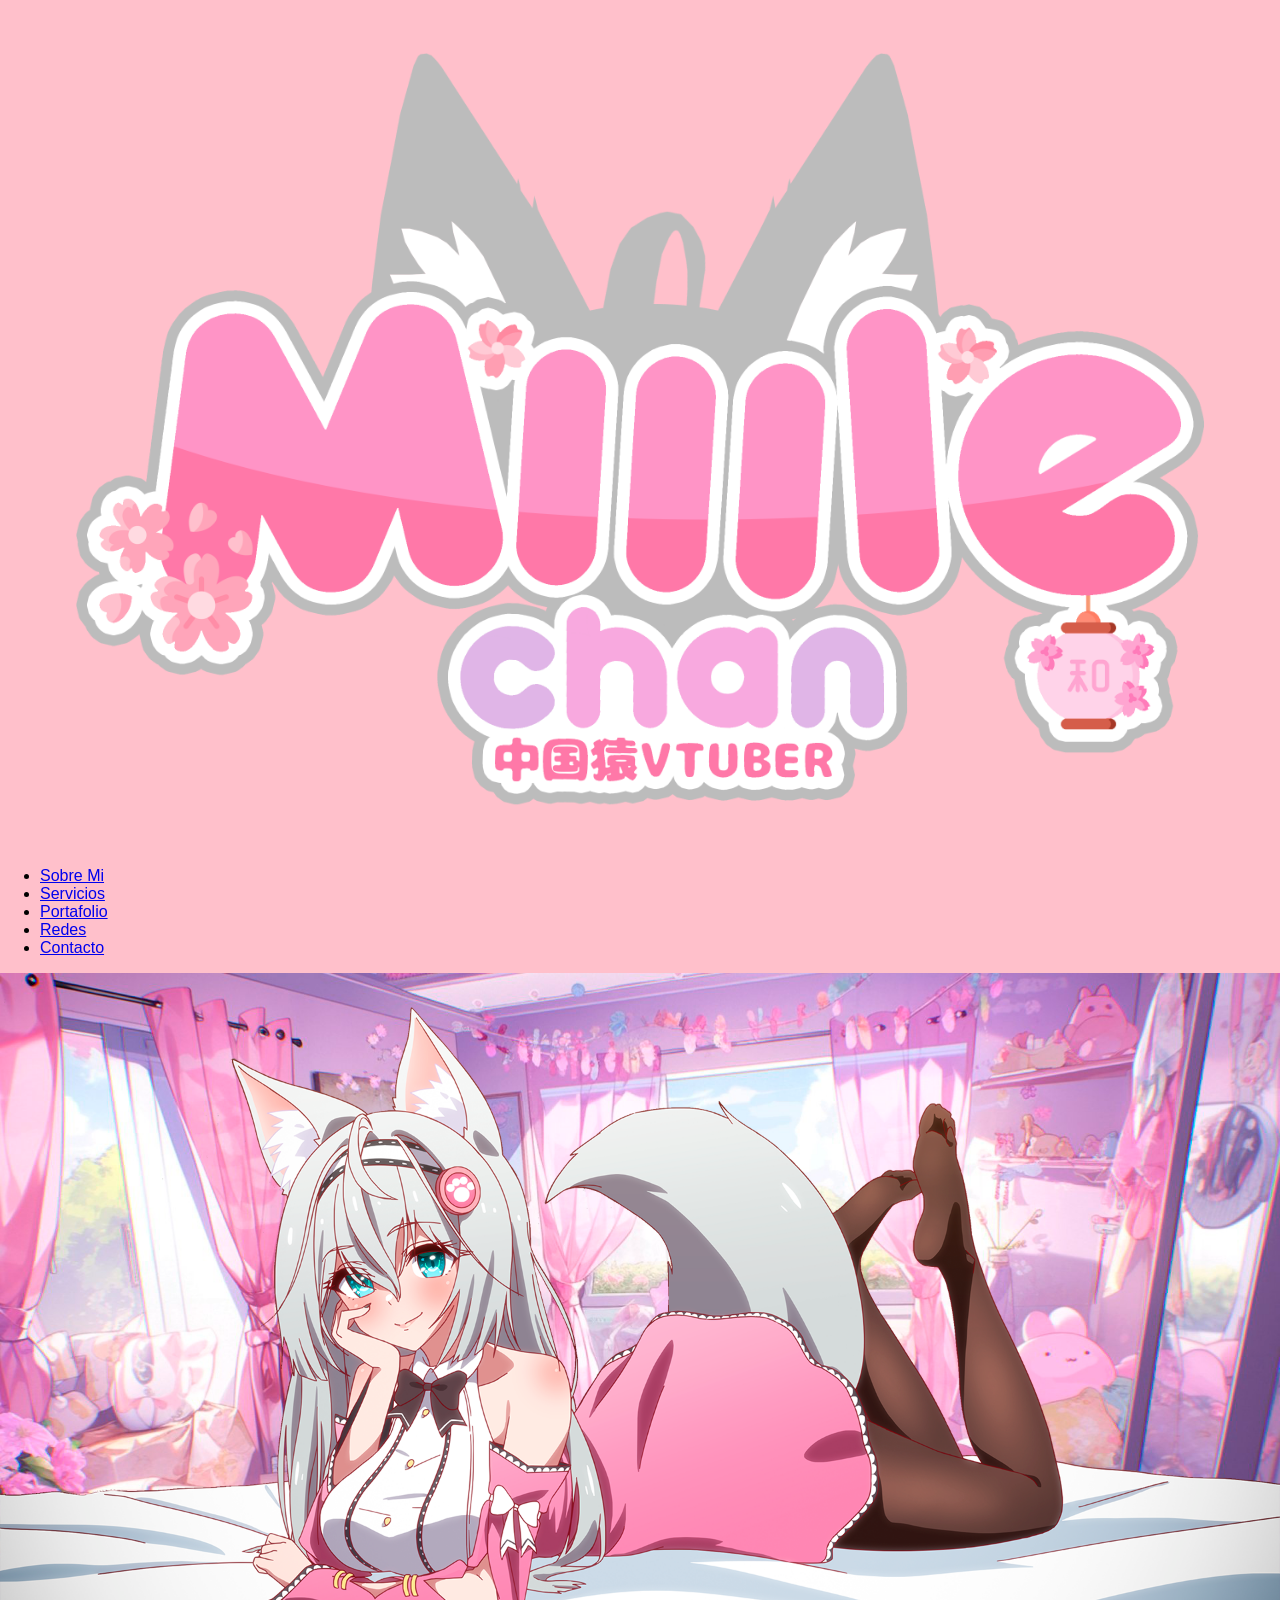
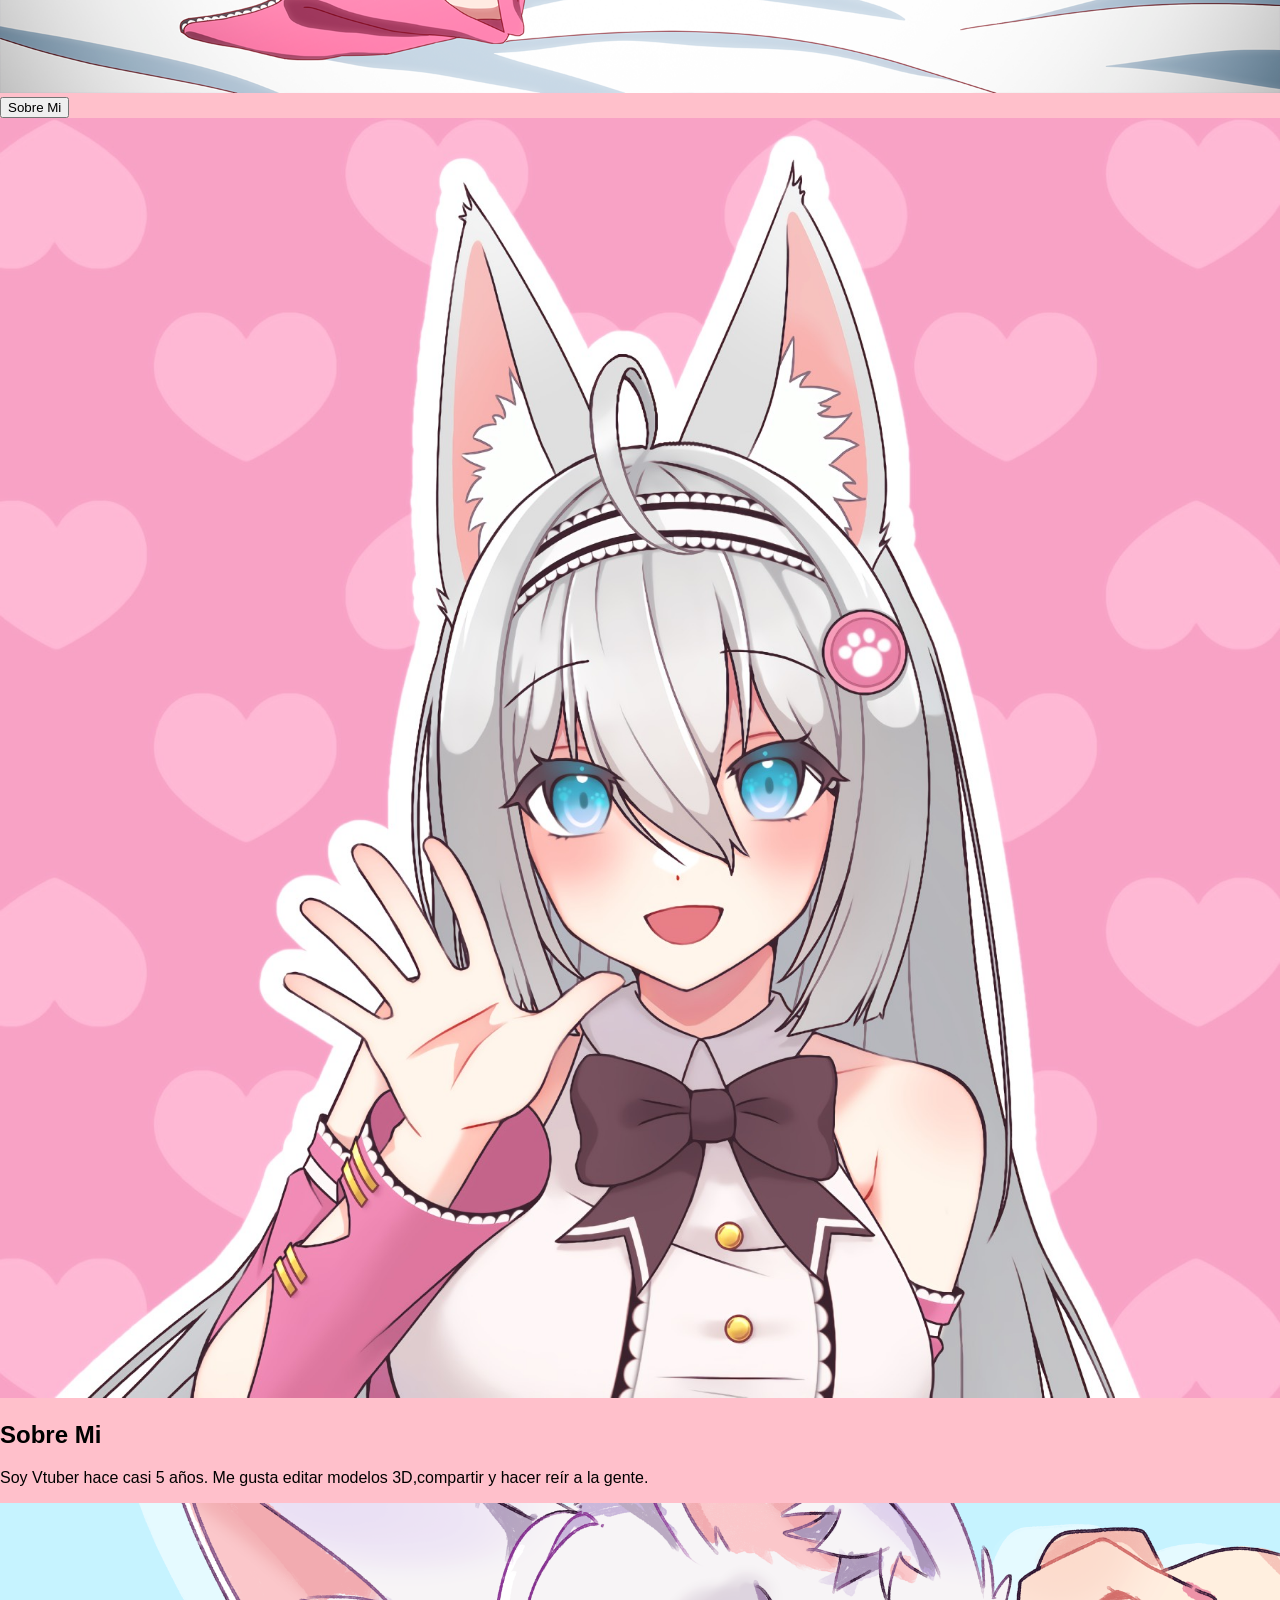
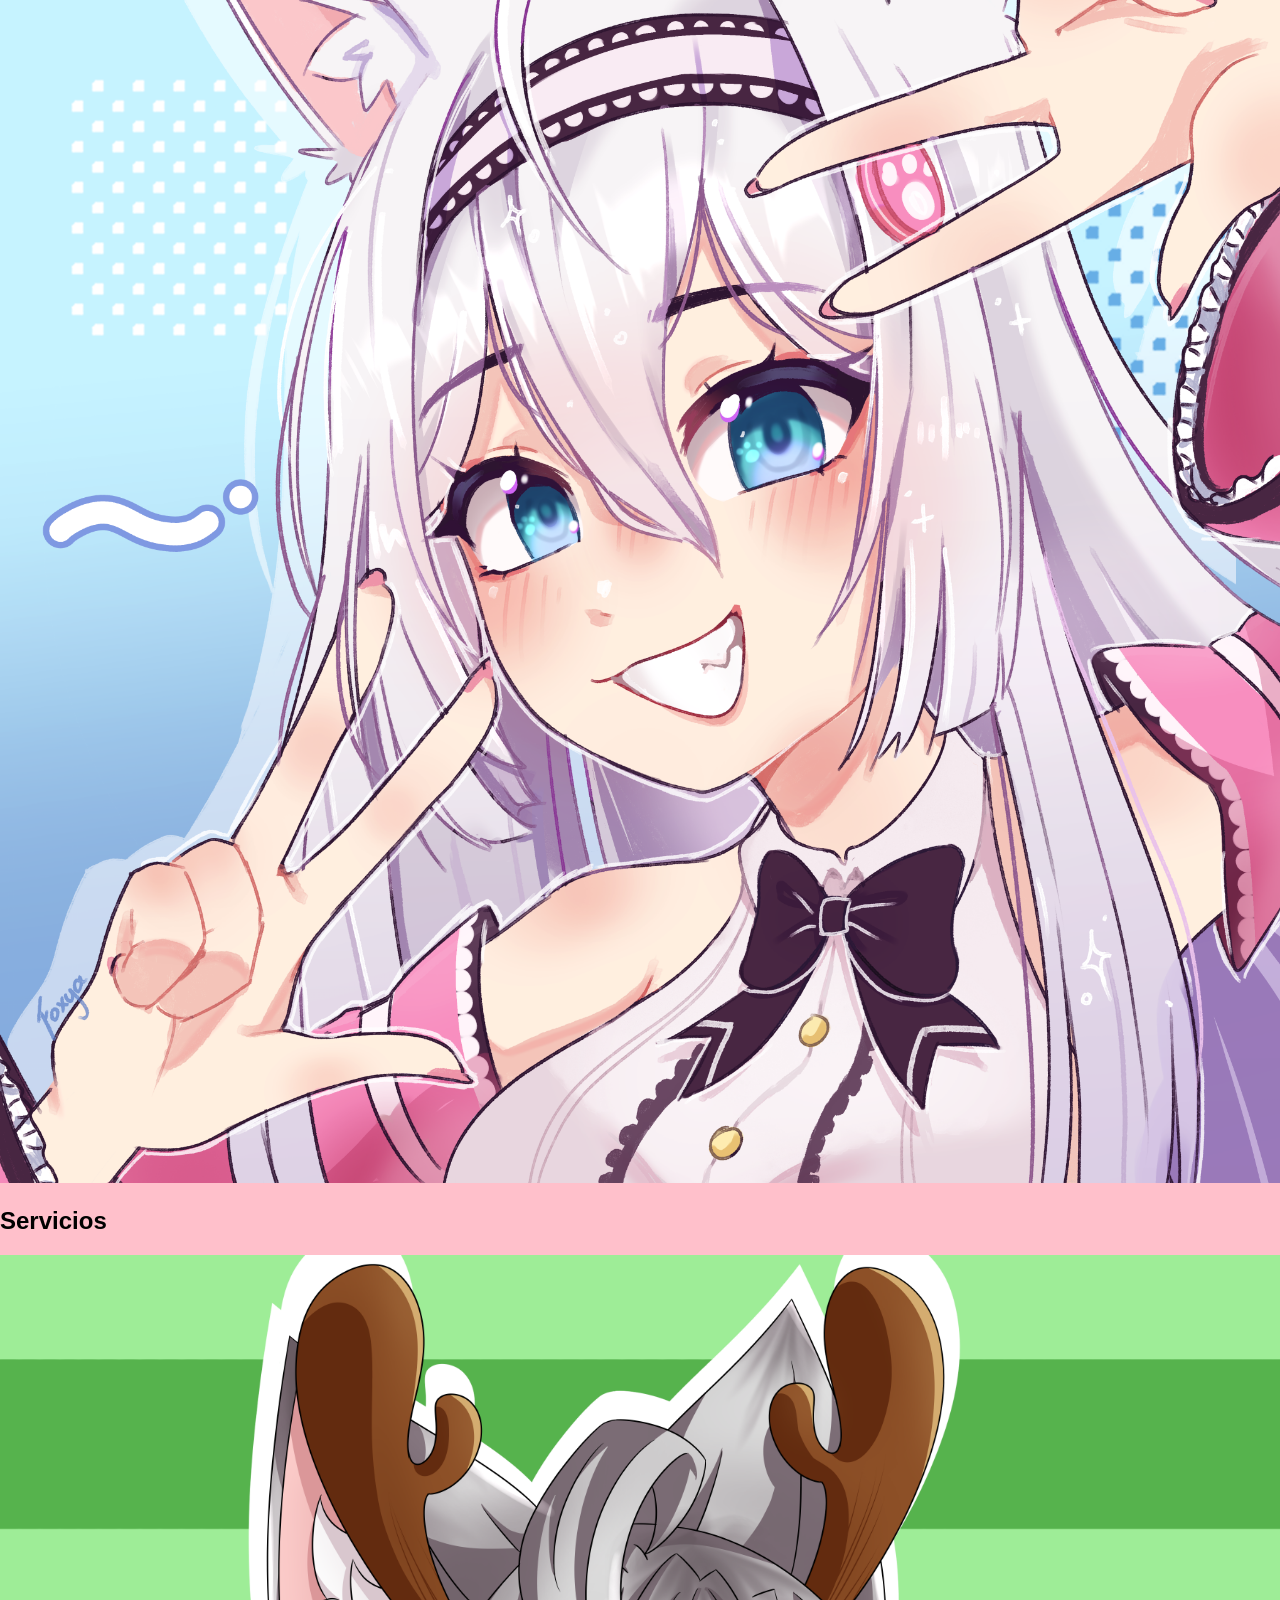
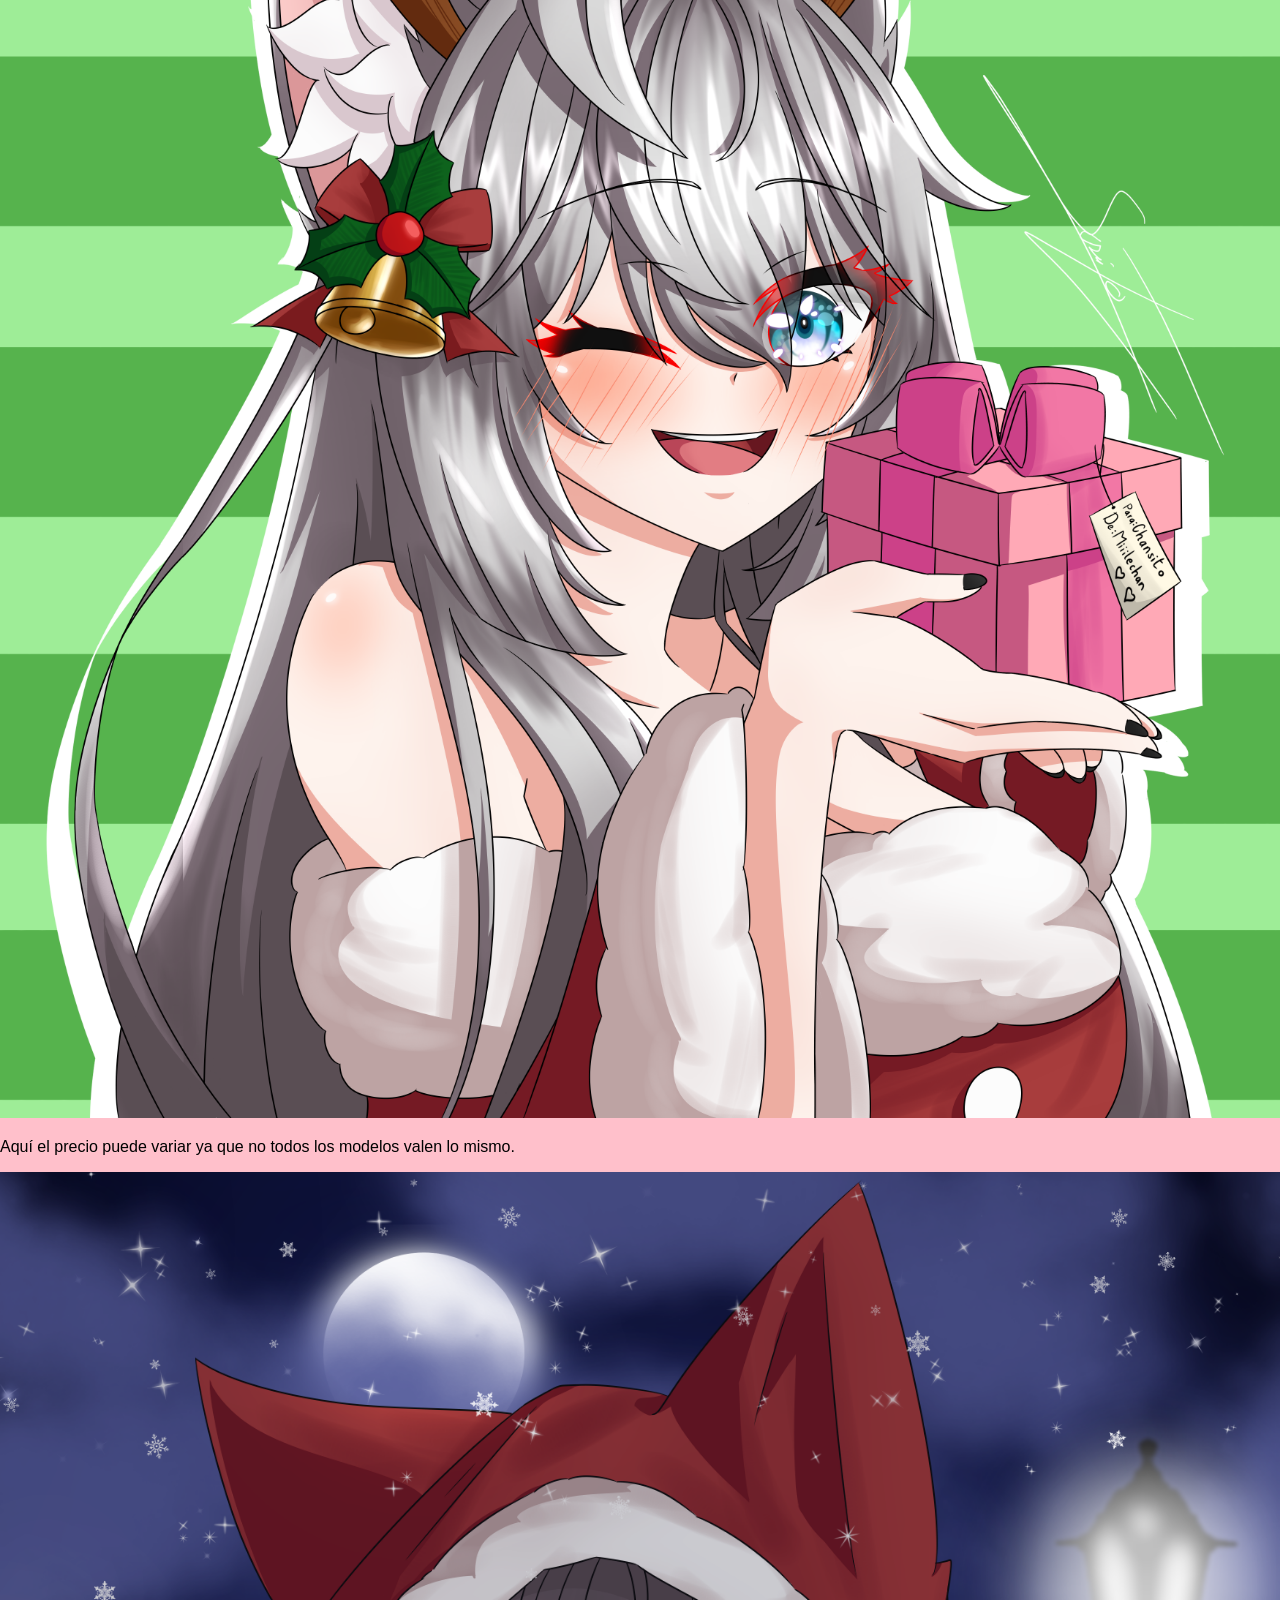
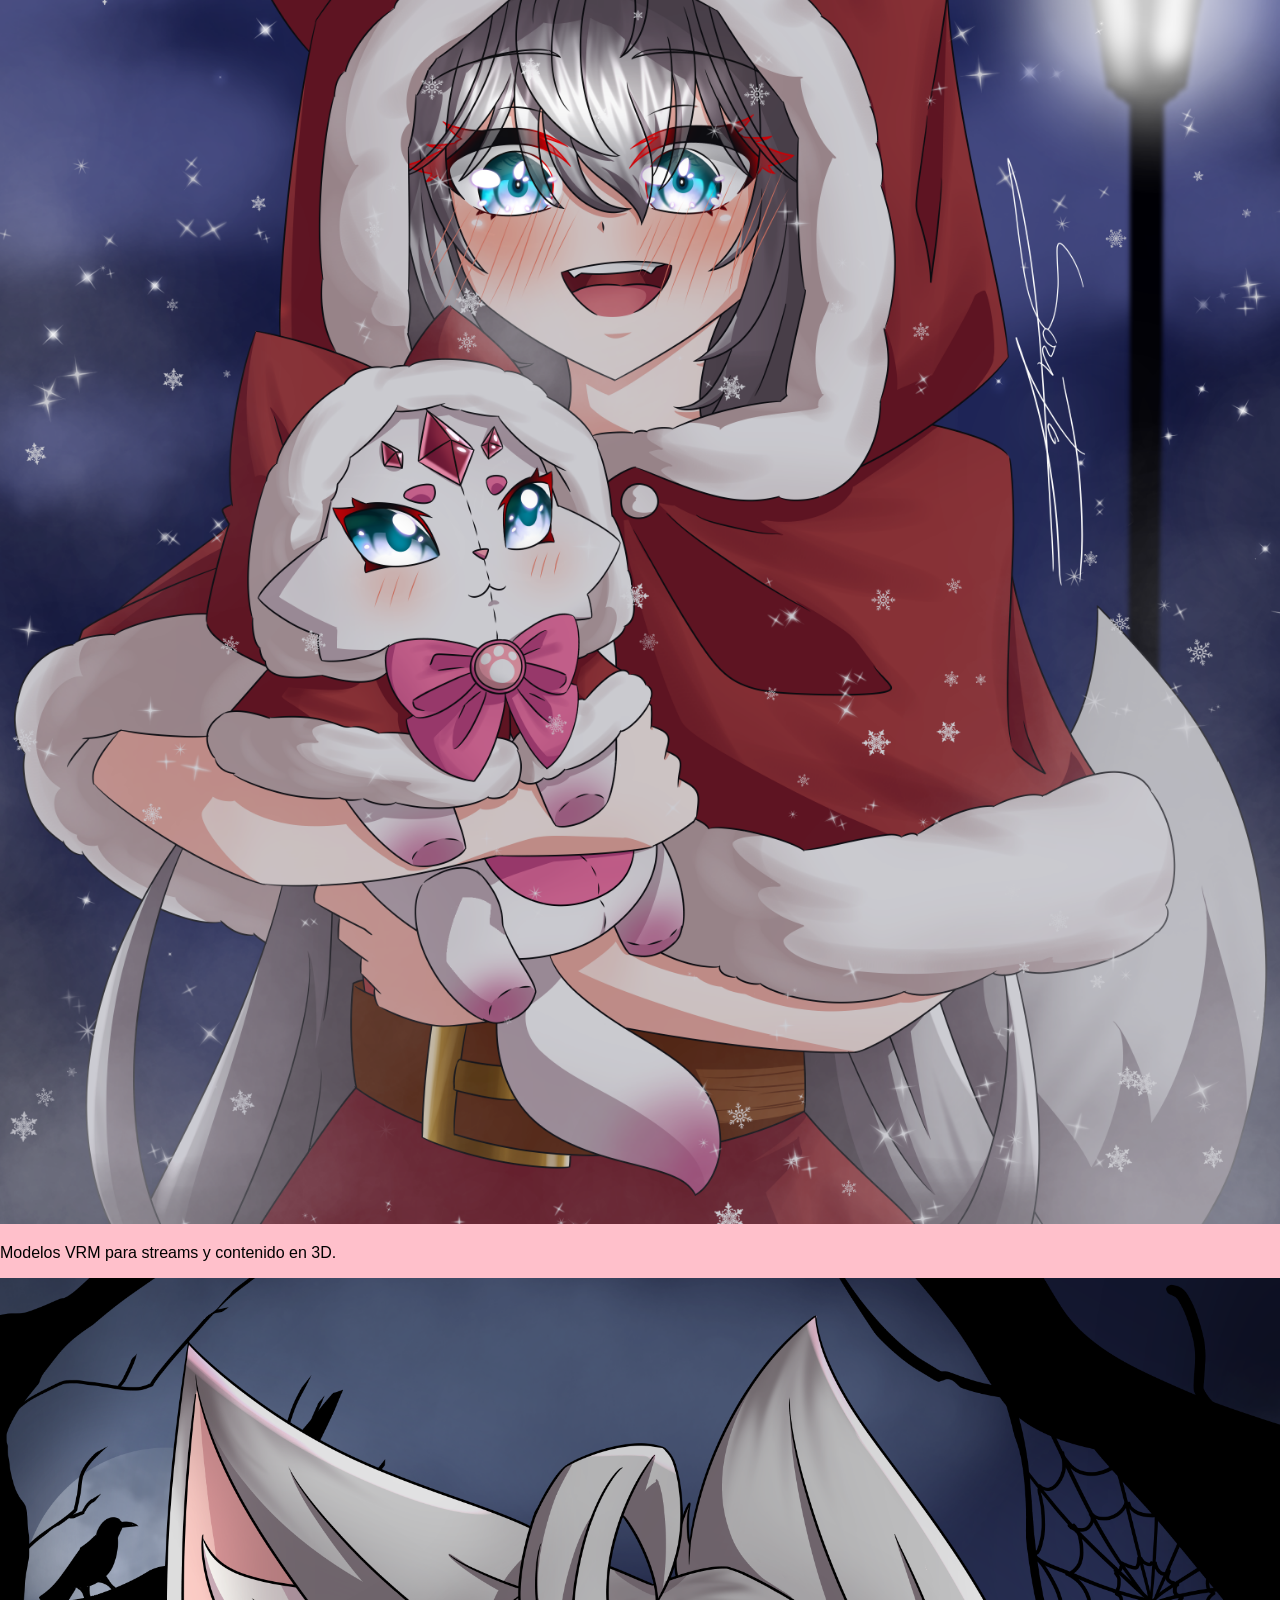
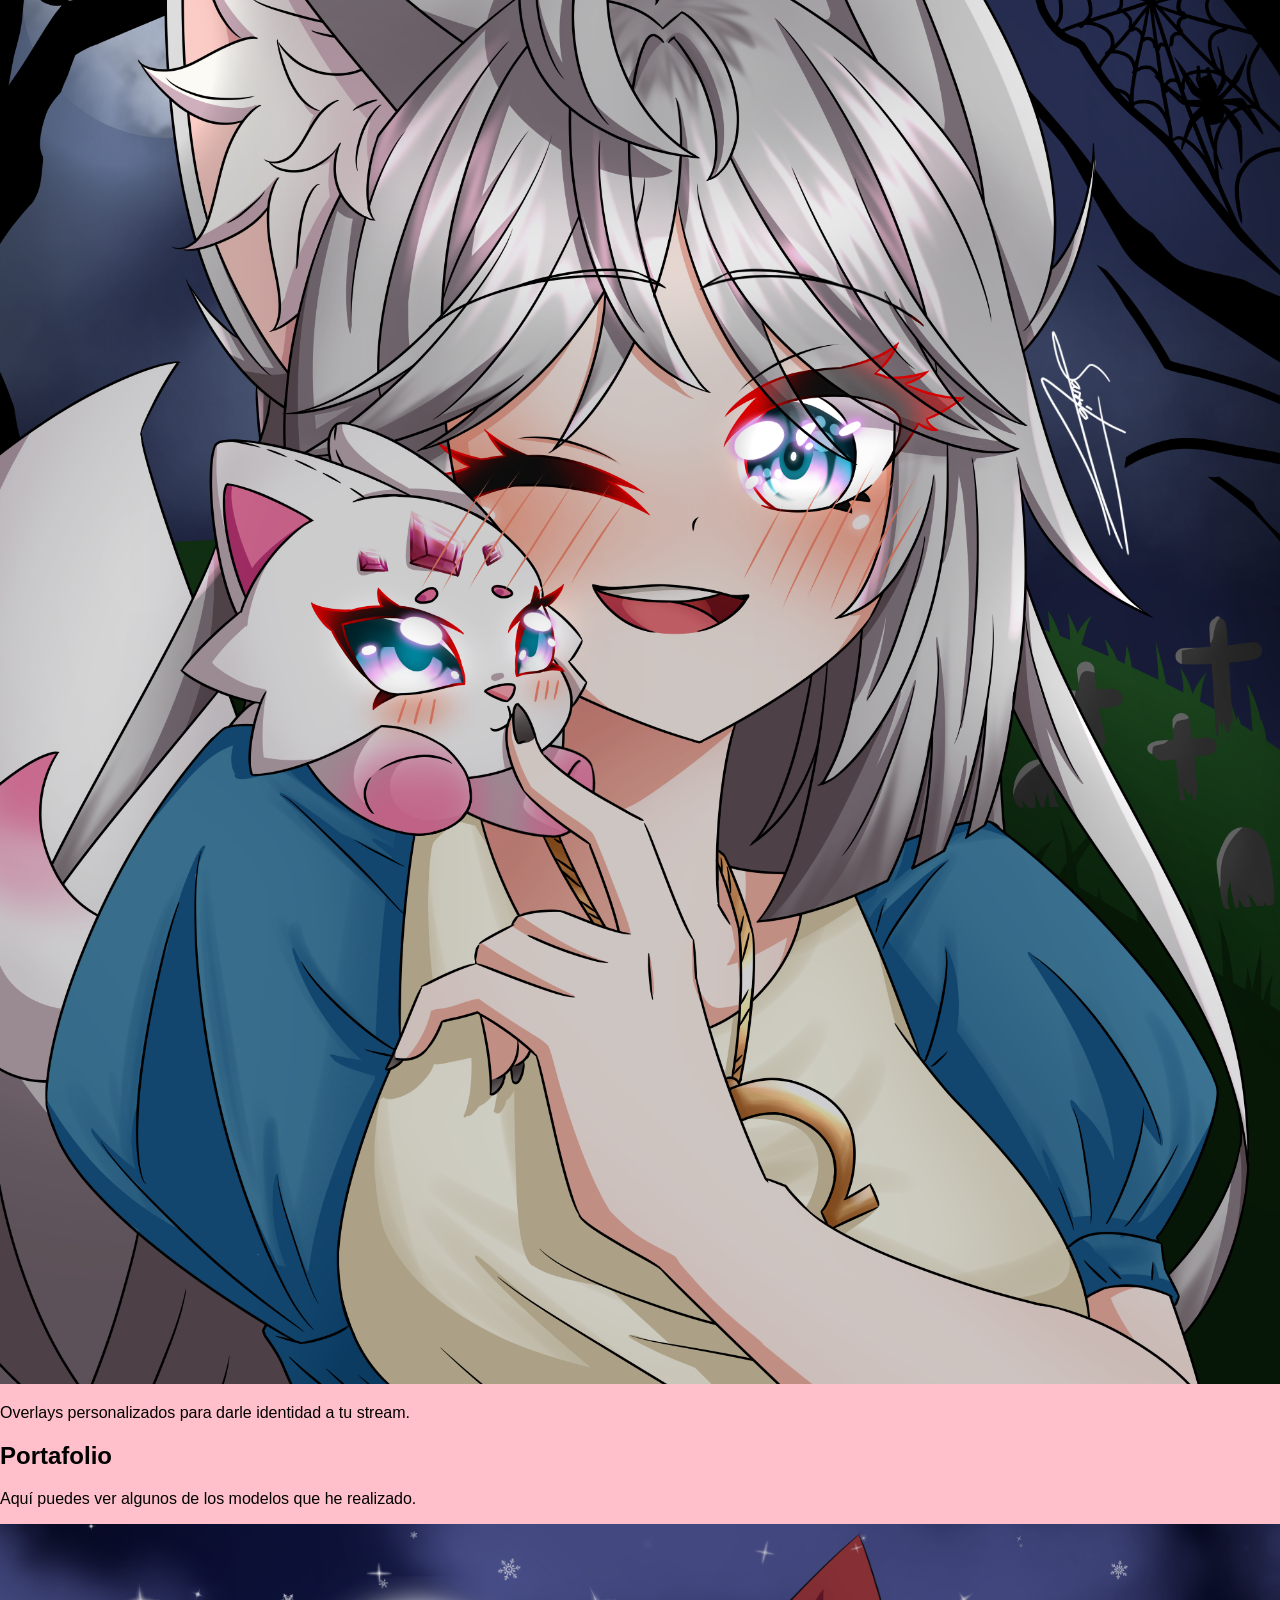
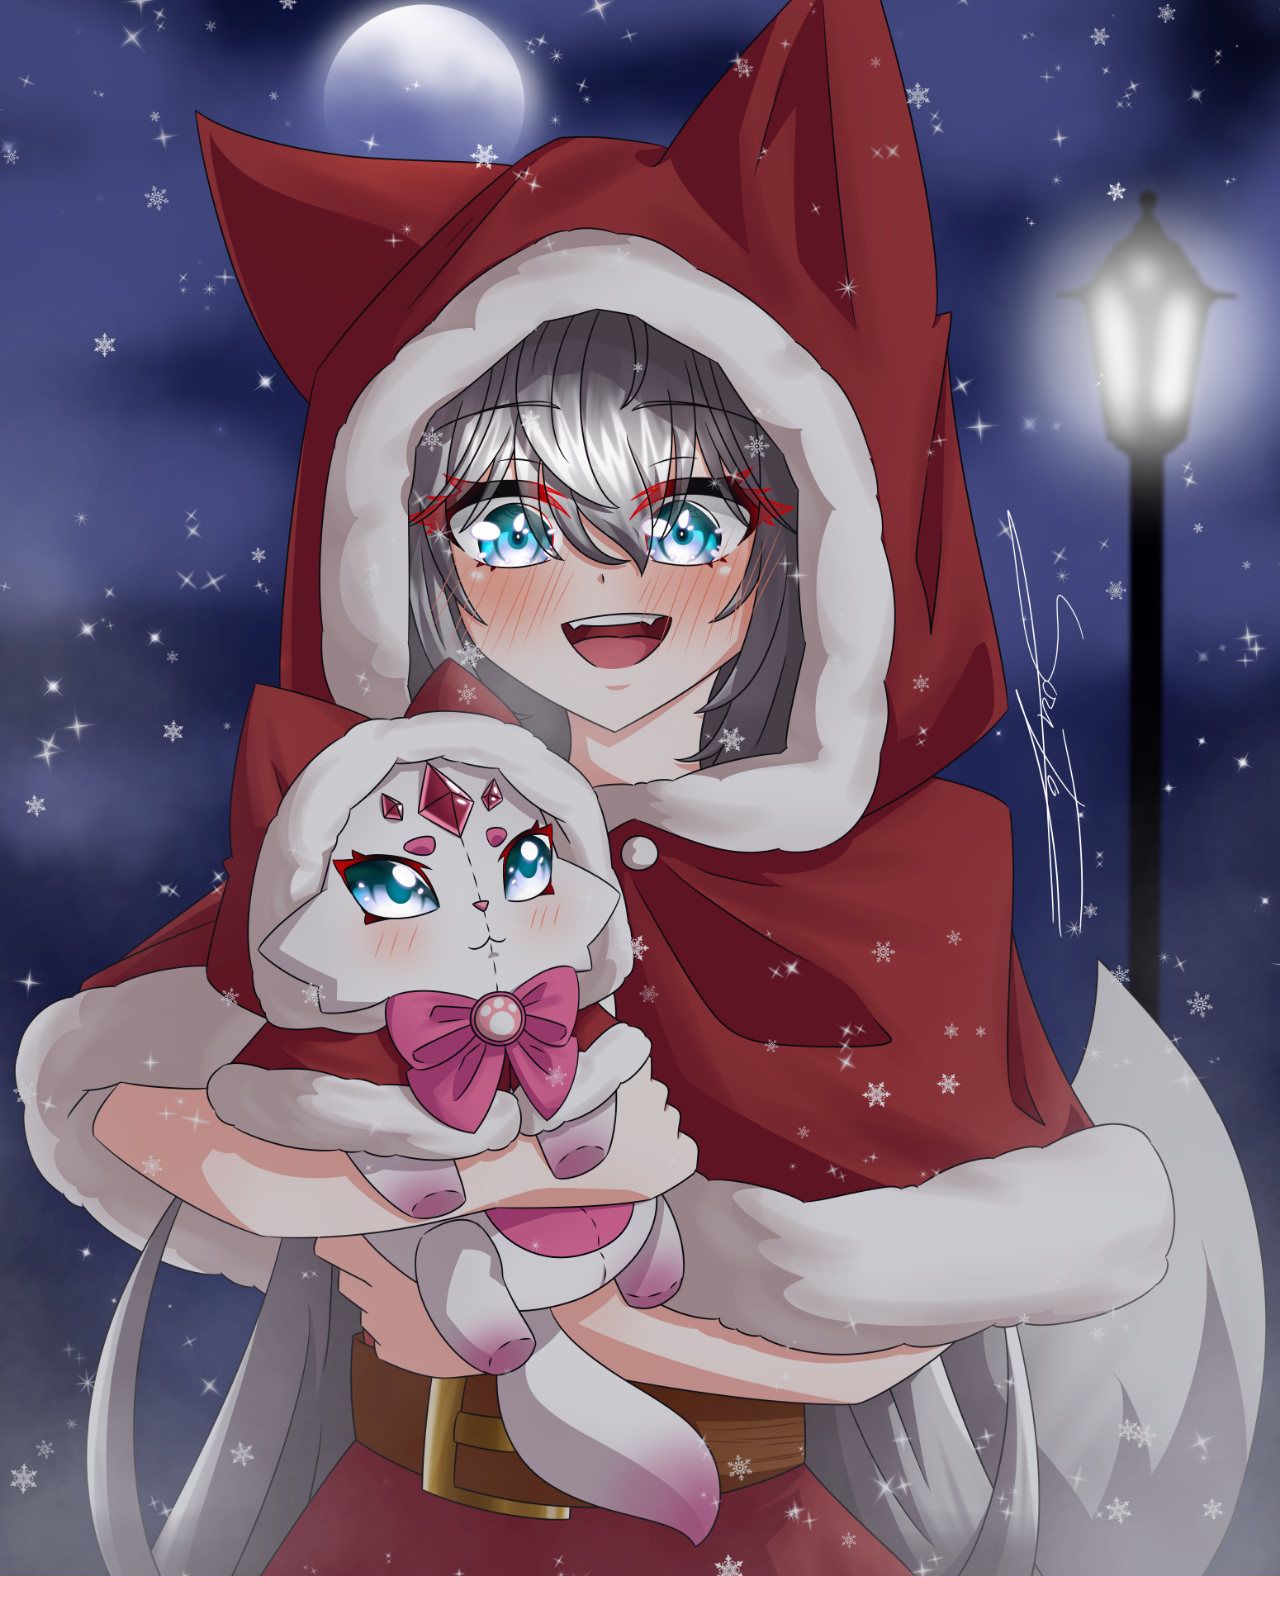
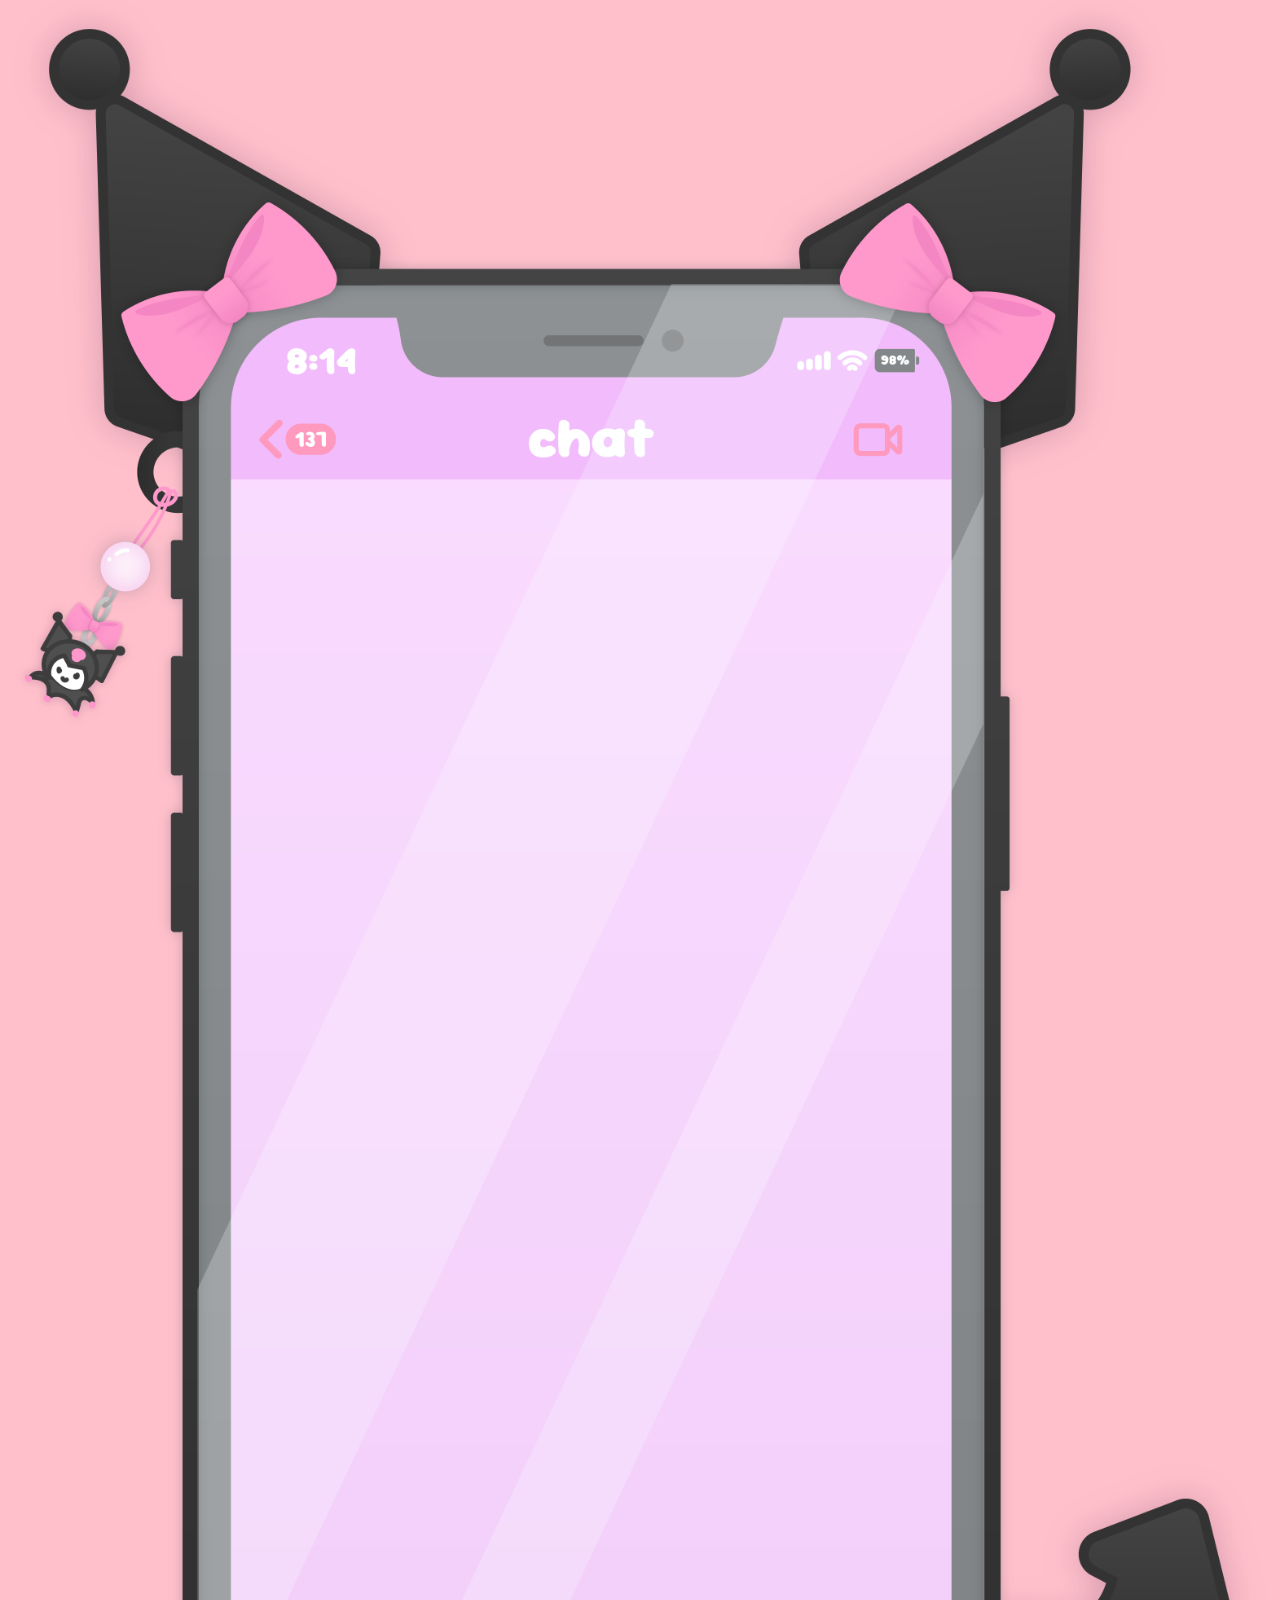
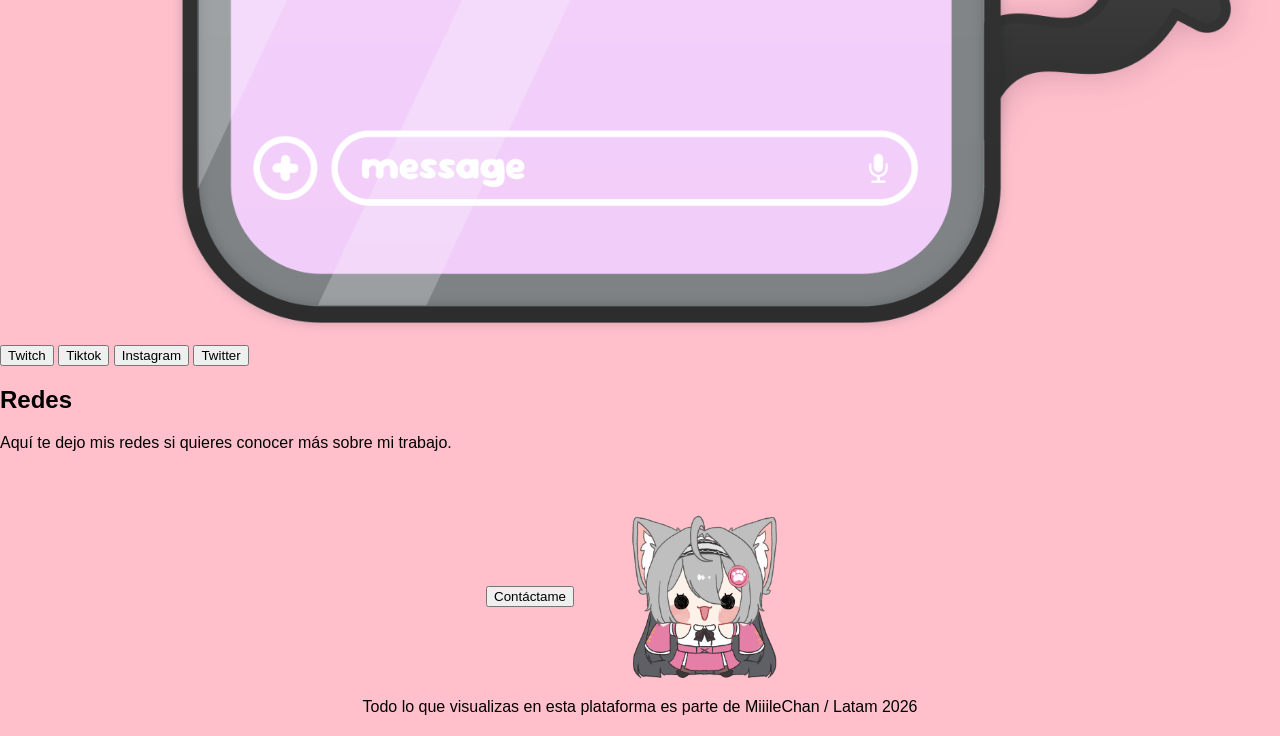
==== commit 36eaa4f2: "style: se hacen cambios, se divide el css en varias partes para no saturar y no perderse con su cont" ====
--- a/index.html
+++ b/index.html
@@ -67,11 +67,9 @@
             </div>
         </div>
     </section>
-
     <section class="redes" id="redes">
         <div class="celular">
-            <img src="./imagen/kuromi.png"
-                alt="celular">
+            <img src="./imagen/kuromi.png" alt="celular">
             <div class="botones-redes">
                 <button>Twitch</button>
                 <button>Tiktok</button>
@@ -85,9 +83,8 @@
         </div>
     </section>
     <footer id="contacto">
-
         <div class="contacto-contenido">
-            <div><button>Contáctame</button> </div>
+            <button>Contáctame</button> 
             <img src="./imagen/mile.meme.png" alt="mile  meme">
         </div>
         <p>Todo lo que visualizas en esta plataforma es parte de MiiileChan / Latam 2026</p>
--- a/style.css
+++ b/style.css
@@ -11,283 +11,17 @@
 }
 
 
-.Navbar {
-
-    width: 100%;
-
-    display: flex;
-
-    align-items: center;
-
-    justify-content: space-between;
-
-    padding: 10px 40px;
-}
 
 
-.logo-mile {
+img {
 
-    width: 100px;
-
-}
-
-
-.navbar-links {
-
-    list-style: none;
-
-    display: flex;
-
-    gap: 30px;
-
-}
-
-
-.navbar-links a {
-
-    color: black;
-
-    text-decoration: none;
-
-}
-
-
-.portada {
-
-    display: flex;
-
-    flex-direction: column;
-
-    align-items: center;
-
-    gap: 10px;
-
-    padding: 30px;
-}
-
-
-.imagen-portada {
-
-    width: 600px;
-
-    max-width: 90%;
-
+    max-width: 100%;
     height: auto;
 
 }
 
 
-.portada button {
 
-    padding: 8px 25px;
-
-}
-
-
-.sobre-mi {
-
-    width: 90%;
-
-    max-width: 1000px;
-
-    margin: 40px auto;
-
-    display: flex;
-
-    align-items: center;
-
-    justify-content: space-between;
-
-    gap: 30px;
-
-}
-
-
-.sobre-imagen {
-
-    width: 30%;
-
-}
-
-
-.sobre-imagen img {
-
-    width: 100%;
-
-    height: 250px;
-
-    object-fit: cover;
-
-}
-
-
-.sobre-texto {
-
-    width: 35%;
-
-    text-align: center;
-
-}
-
-
-.sobre-texto p {
-
-    line-height: 1.5;
-
-}
-
-
-.servicios {
-
-    width: 90%;
-
-    max-width: 1100px;
-
-    margin: 60px auto;
-
-}
-
-
-.servicios h2 {
-
-    text-align: center;
-
-}
-
-
-.lista-servicios {
-
-    display: flex;
-
-    justify-content: center;
-
-    gap: 30px;
-
-}
-
-
-.servicio {
-
-    width: 30%;
-
-    text-align: center;
-
-}
-
-
-.servicio img {
-
-    width: 100%;
-
-    height: 220px;
-
-    object-fit: cover;
-
-}
-
-
-.portafolio {
-
-    width: 90%;
-
-    max-width: 1000px;
-
-    margin: 60px auto;
-
-}
-
-
-.portafolio h2 {
-
-    text-align: center;
-
-}
-
-
-.portafolio-contenido {
-
-    display: flex;
-
-    align-items: center;
-
-    gap: 30px;
-
-}
-
-
-.portafolio-texto {
-
-    width: 35%;
-
-}
-
-
-.portafolio-imagen {
-
-    width: 65%;
-
-}
-
-
-.portafolio-imagen img {
-
-    width: 100%;
-
-    height: 350px;
-
-    object-fit: cover;
-
-}
-
-
-.redes {
-
-    width: 90%;
-
-    max-width: 850px;
-
-    margin: 70px auto;
-
-    display: flex;
-    justify-content: center;
-    align-items: center;
-    gap: 70px;
-
-}
-
-
-.celular {
-
-    width: 300px;
-    position: relative;
-
-}
-
-.celular img {
-
-    width: 100%;
-
-}
-
-.botones-redes {
-
-    display: flex;
-
-    flex-direction: column;
-
-    gap: 10px;
-
-    margin-top: 15px;
-
-}
-
-.redes-texto {
-
-    text-align: center;
-
-    width: 300px;
-
-}
 
 
 footer {
@@ -316,86 +50,6 @@
 }
 
 
-img {
-
-    max-width: 100%;
-    height: auto;
-
-}
 
 
 
-@media (max-width: 768px) {
-
-    .Navbar {
-        flex-direction: column;
-        gap: 15px;
-
-    }
-
-
-    .navbar-links {
-        flex-wrap: wrap;
-        justify-content: center;
-    }
-
-
-    .sobre-mi {
-        flex-direction: column;
-
-    }
-
-
-    .sobre-imagen,
-    .sobre-texto {
-
-        width: 100%;
-
-    }
-
-
-    .lista-servicios {
-
-        flex-direction: column;
-
-        align-items: center;
-
-    }
-
-
-    .servicio {
-
-        width: 90%;
-
-    }
-
-
-    .portafolio-contenido {
-
-        flex-direction: column;
-
-    }
-
-
-    .portafolio-texto,
-    .portafolio-imagen {
-
-        width: 100%;
-
-    }
-
-
-    .redes {
-
-        flex-direction: column;
-
-    }
-
-
-    .contacto-contenido {
-
-        flex-direction: column;
-
-    }
-
-}
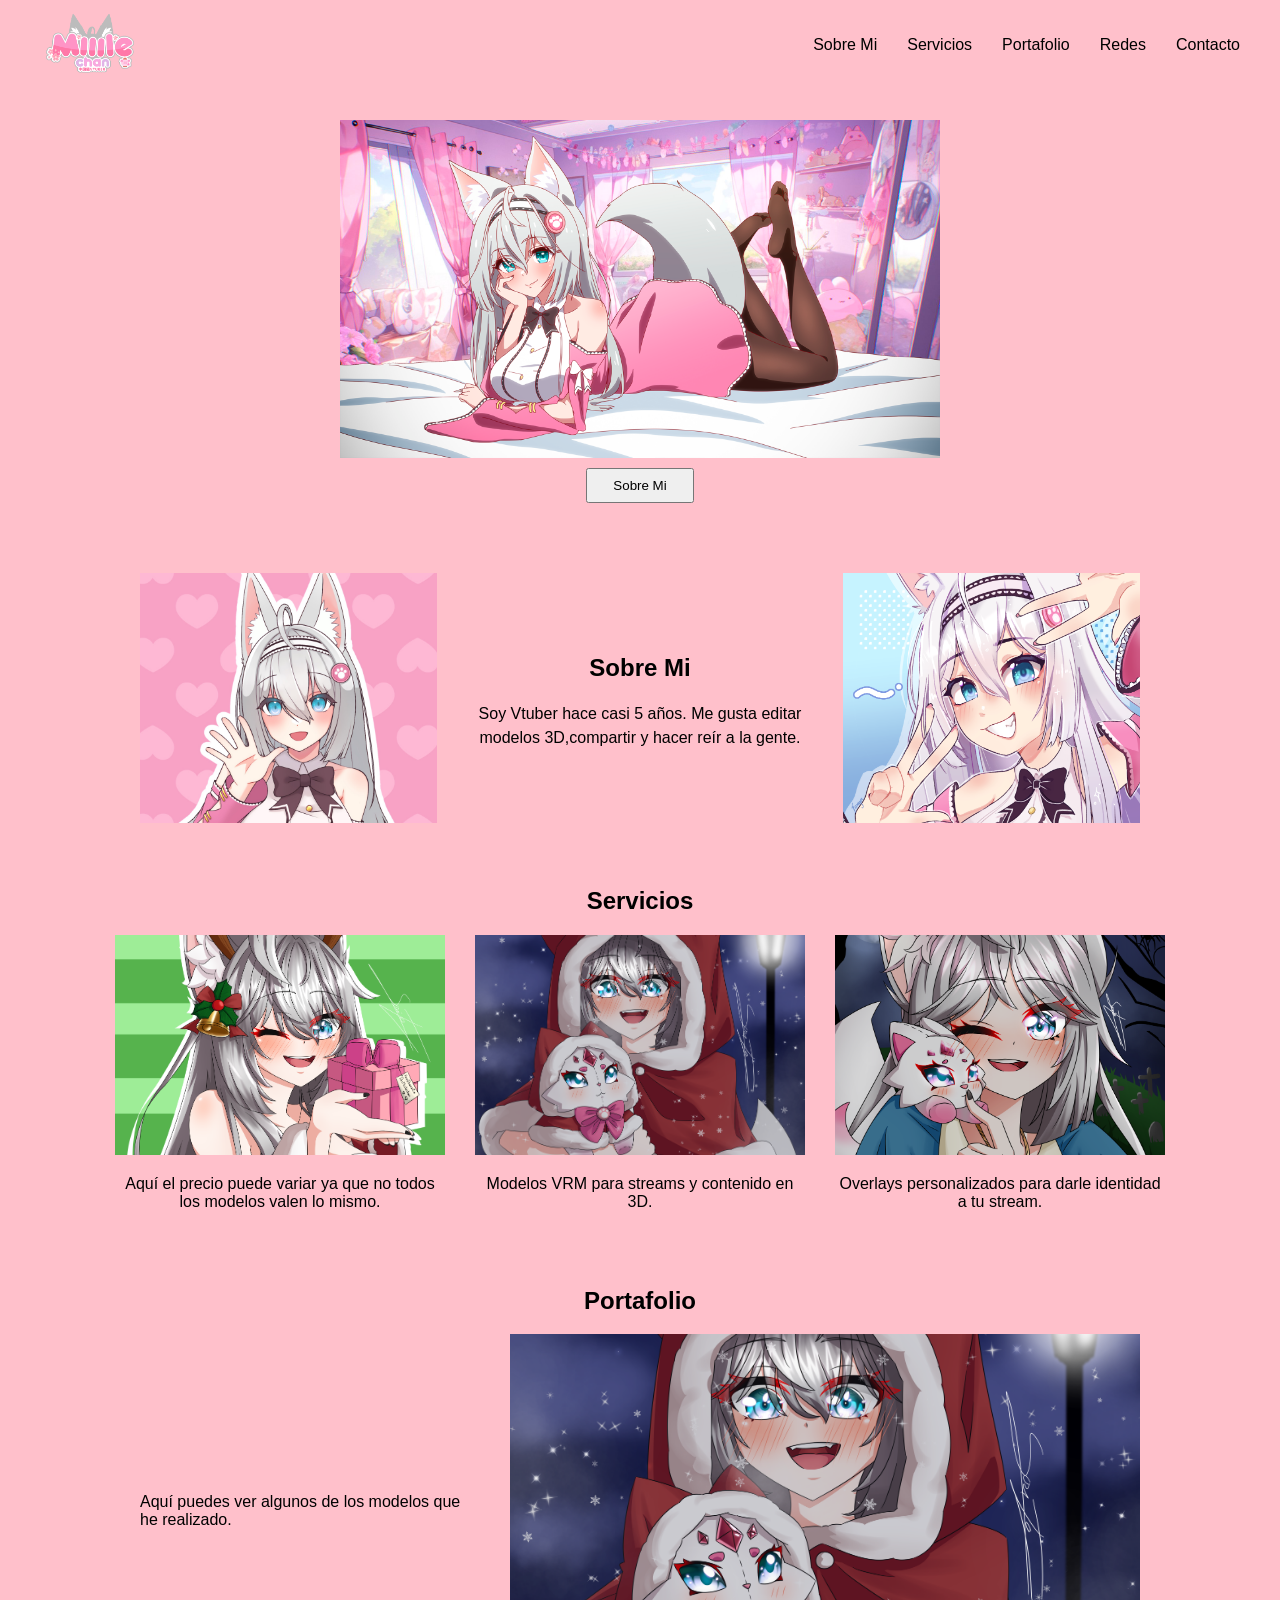
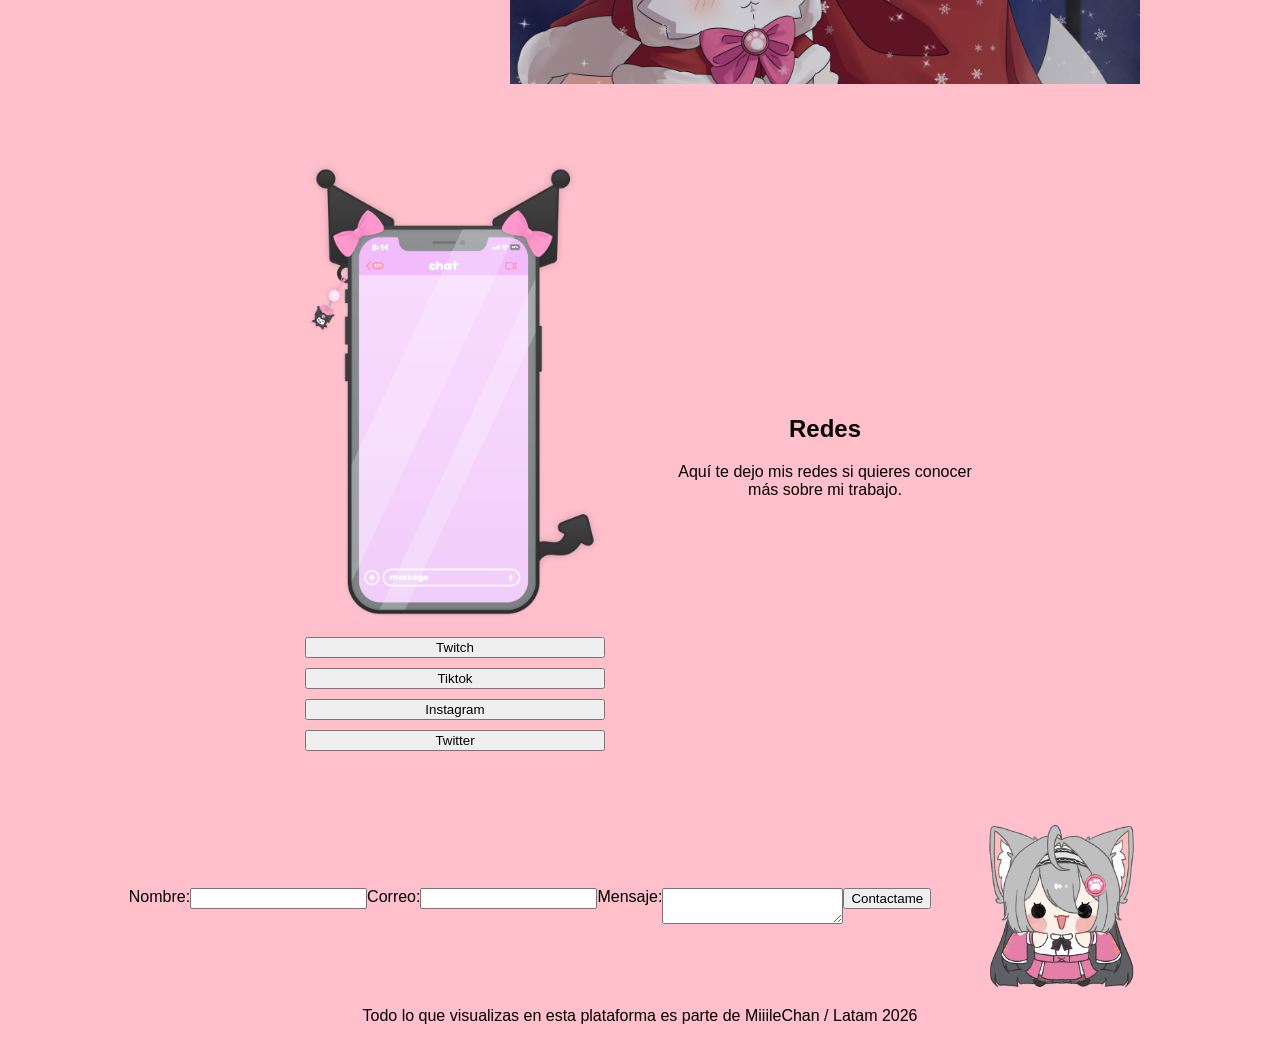
==== commit e290c8c3: "style: sumo formulario simple en la zona del footer" ====
--- a/index.html
+++ b/index.html
@@ -43,7 +43,7 @@
         <h2>Servicios</h2>
         <div class="lista-servicios">
             <div class="servicio">
-                <img src="./imagen/Miiile 10.png"alt="miiilechan">
+                <img src="./imagen/Miiile 10.png" alt="miiilechan">
                 <p> Aquí el precio puede variar ya que no todos los modelos valen lo mismo.</p>
             </div>
             <div class="servicio">
@@ -51,9 +51,9 @@
                 <p> Modelos VRM para streams y contenido en 3D.</p>
             </div>
             <div class="servicio">
-                <img src="./imagen/Miiile 12.png"alt="mile">
+                <img src="./imagen/Miiile 12.png" alt="mile">
                 <p> Overlays personalizados para darle identidad a tu stream.</p>
-            </div> 
+            </div>
         </div>
     </section>
     <section class="portafolio" id="portafolio">
@@ -84,11 +84,19 @@
     </section>
     <footer id="contacto">
         <div class="contacto-contenido">
-            <button>Contáctame</button> 
+            <section>
+                <form class="formulario">
+                    <label for="nombre">Nombre:</label>
+                    <input type="text" id="nombre" name="nombre">
+                    <label for="correo">Correo:</label>
+                    <input type="email" id="correo" name="correo">
+                    <label for="mensaje">Mensaje:</label>
+                    <textarea id="mensaje" name="mensaje"></textarea>
+                    <button type="submit">Contactame</button>
+                </form>
+            </section>
             <img src="./imagen/mile.meme.png" alt="mile  meme">
         </div>
         <p>Todo lo que visualizas en esta plataforma es parte de MiiileChan / Latam 2026</p>
     </footer>
-
-
 </body>
--- a/style.css
+++ b/style.css
@@ -1,3 +1,12 @@
+@import url(./css/navbar.css);
+@import url(./css/portada.css);
+@import url(./css/portafolio.css);
+@import url(./css/redes.css);
+@import url(./css/responsive.css);
+@import url(./css/servicios.css);
+@import url(./css/sobre-mi.css);
+@import url(./css/form.css);
+
 * {
     box-sizing: border-box;
 }
